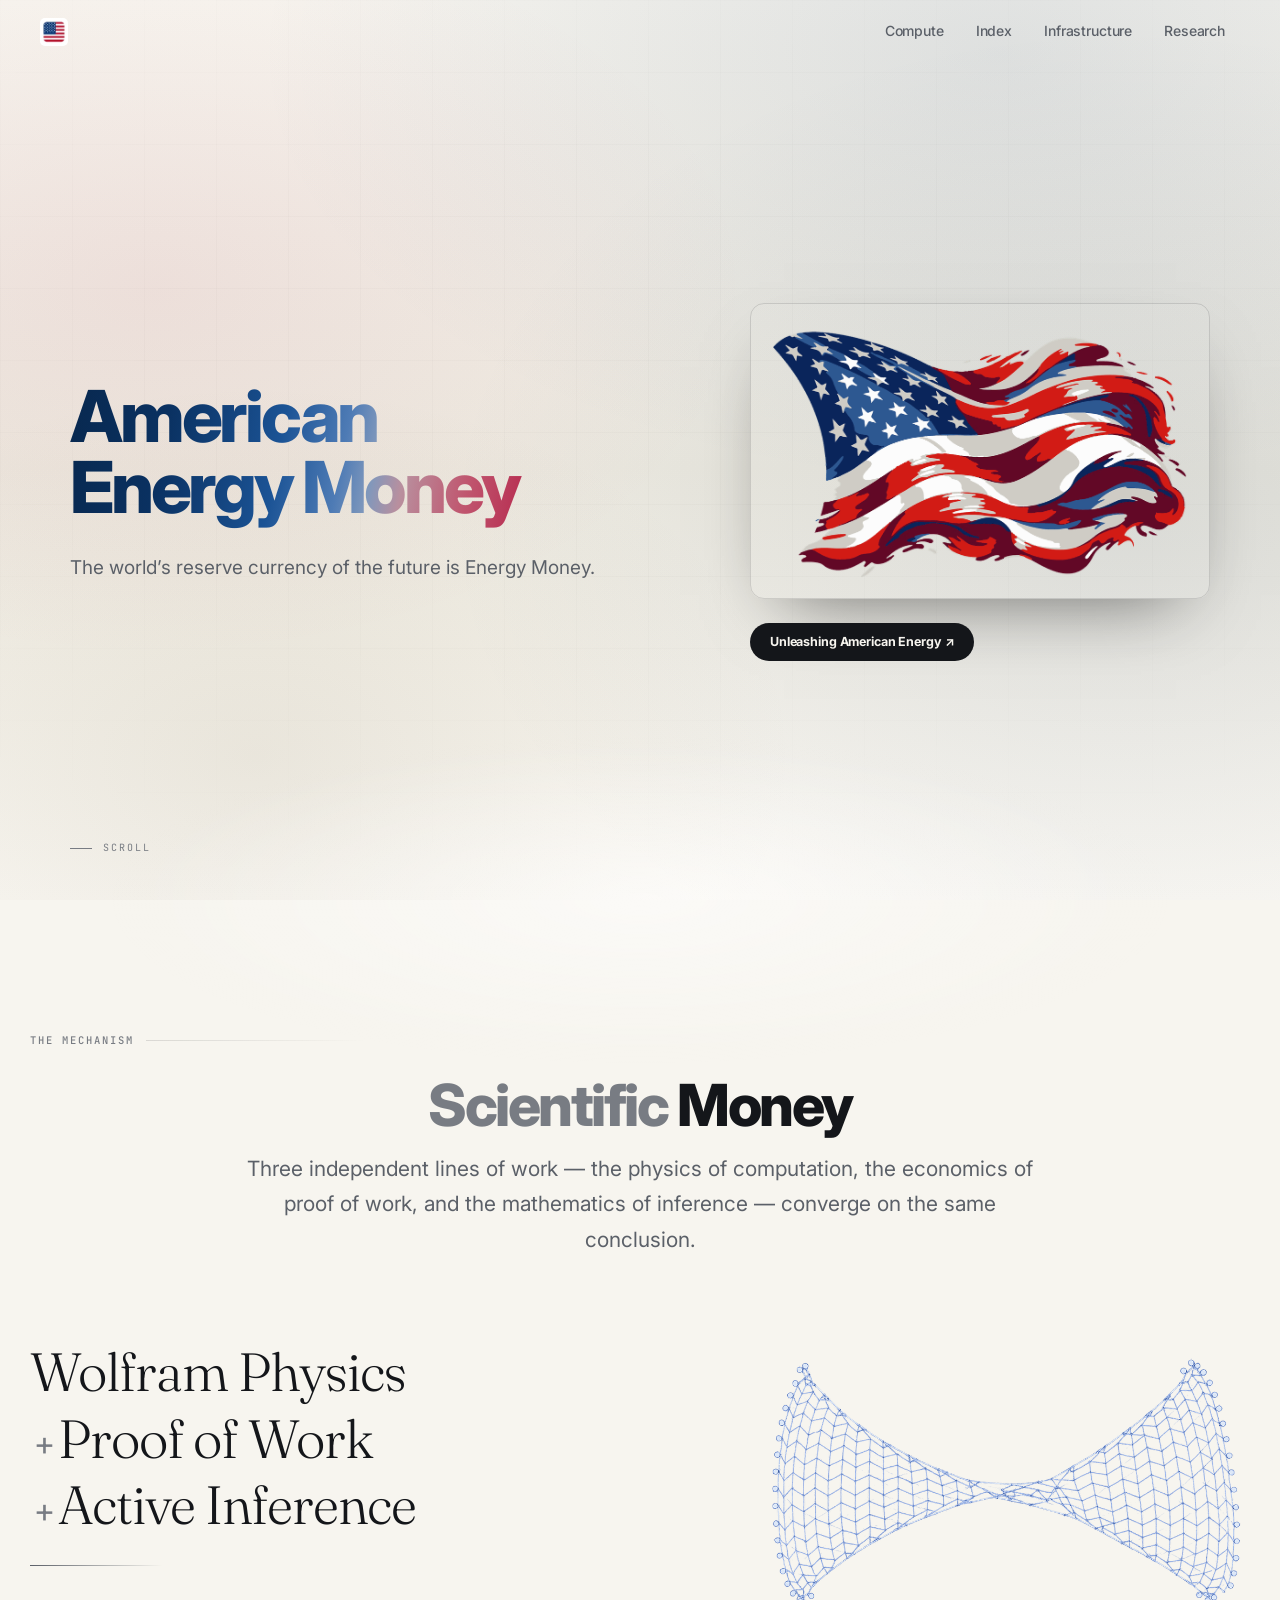
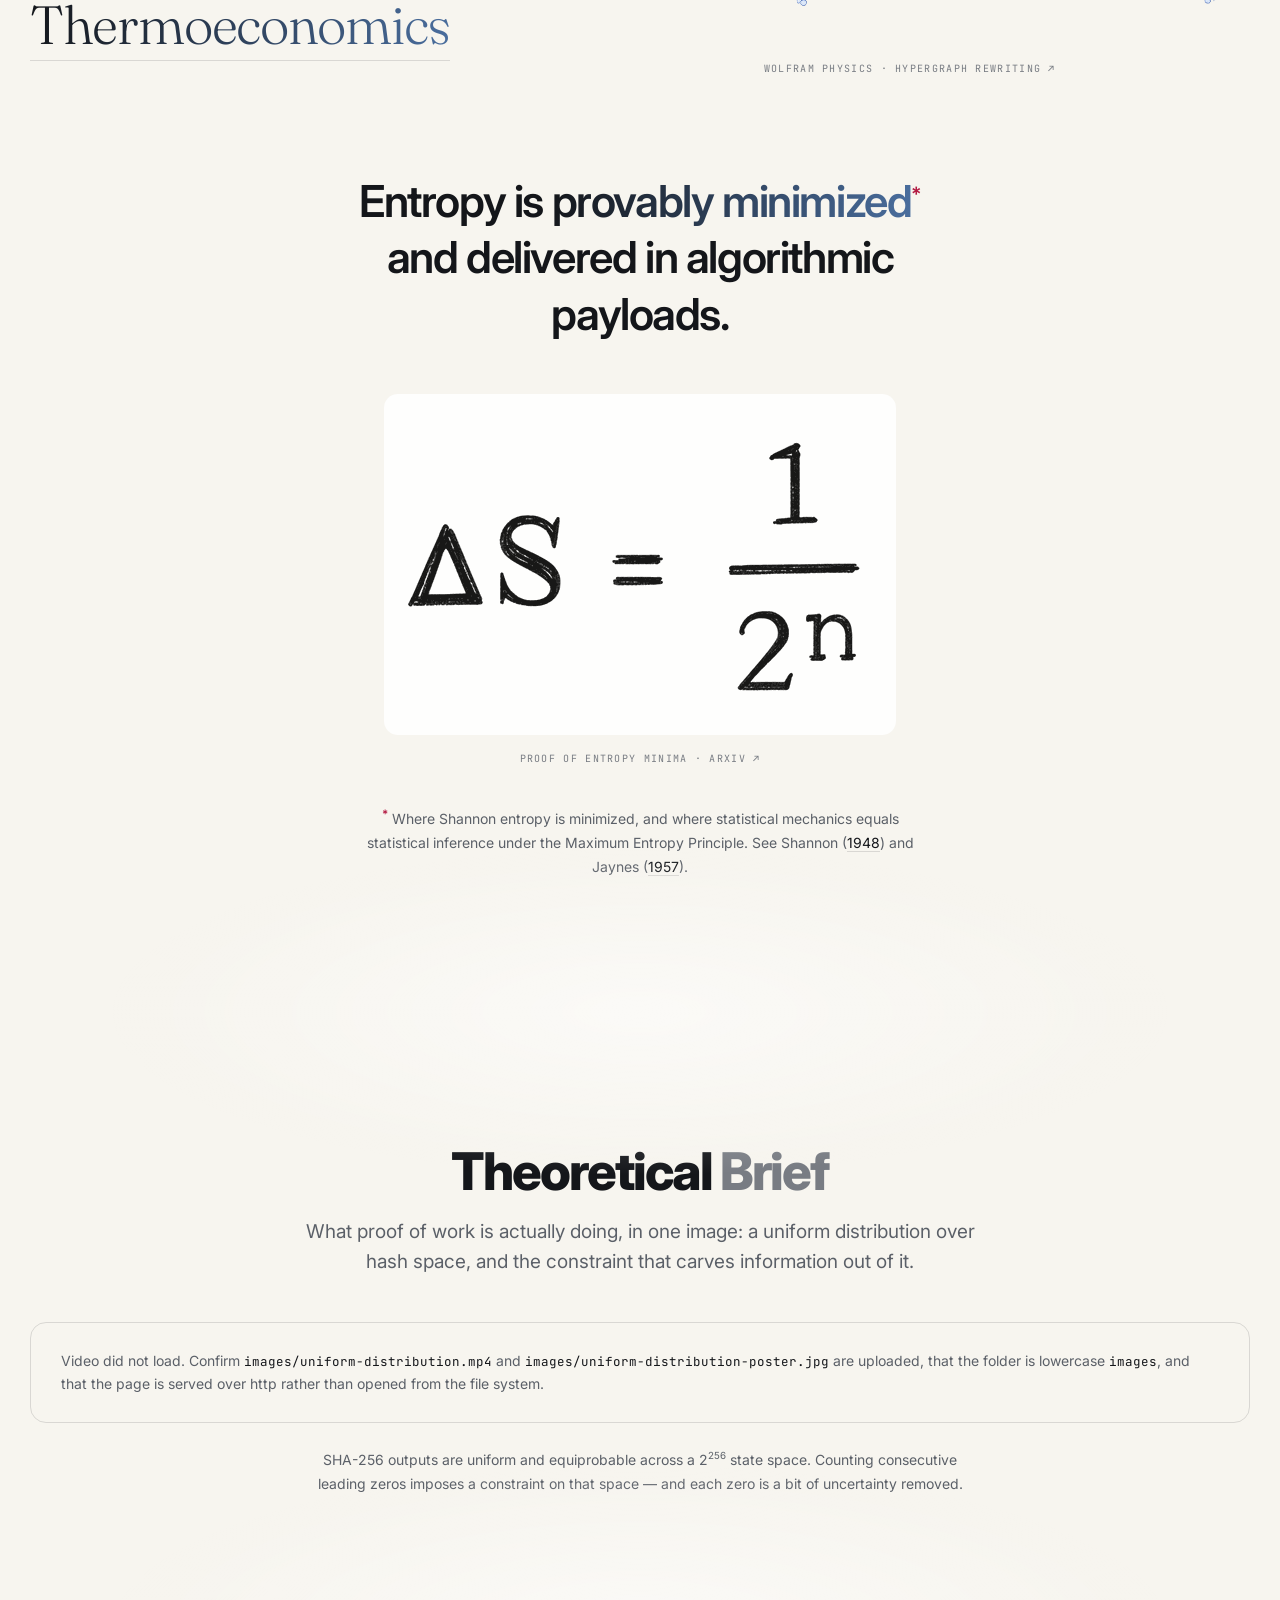
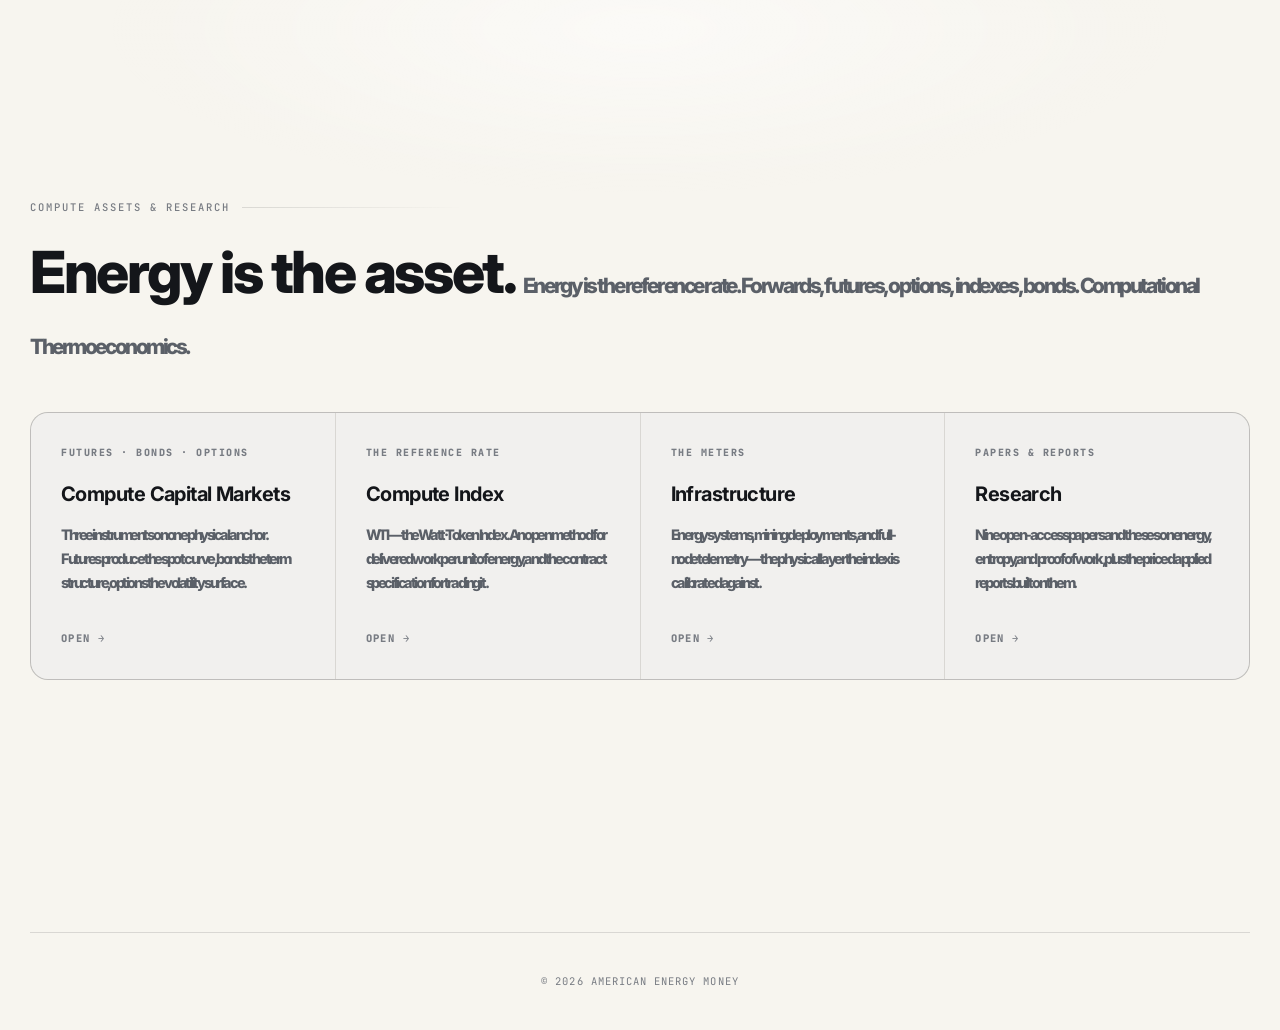
==== index.html @ f6dd0c5e "Update index.html" ====
<!DOCTYPE html>
<html lang="en">
<head>
<meta charset="UTF-8">
<meta name="viewport" content="width=device-width, initial-scale=1.0">
<title>American Energy Money</title>
<meta name="description" content="Energy-denominated money. Wolfram Physics, proof of work, and active inference converging on a thermodynamic foundation for economic value.">
<link rel="icon" href="images/logo.png">
<link rel="preconnect" href="https://fonts.googleapis.com">
<link rel="preconnect" href="https://fonts.gstatic.com" crossorigin>
<link href="https://fonts.googleapis.com/css2?family=Inter:wght@400;500;600;700;800;900&family=JetBrains+Mono:wght@400;500;600&family=Fraunces:opsz,wght@9..144,300;9..144,400&display=swap" rel="stylesheet">
<link rel="stylesheet" href="aem-theme.css">
</head>
<body data-theme="paper">

<div class="ground" aria-hidden="true"></div>
<div class="grid-overlay" aria-hidden="true"></div>

<nav id="nav">
  <a class="nav-logo" href="index.html"><img src="images/logo.png" alt="American Energy Money"></a>
  <div class="nav-links">
    <a class="nav-item" href="compute.html">Compute</a>
    <a class="nav-item" href="compute-index.html">Index</a>
    <a class="nav-item" href="infrastructure.html">Infrastructure</a>
    <a class="nav-item" href="research.html">Research</a>
  </div>
</nav>

<main>
  <section class="band hero" id="top">
    <div class="hero-grid">
      <div class="rise in">
        <h1>American<span class="l2">Energy Money</span></h1>
        <p class="hero-sub">The world&rsquo;s reserve currency of the future is Energy Money.</p>
      </div>
      <div class="hero-figure rise in">
        <a class="flagcard" href="https://www.whitehouse.gov/presidential-actions/2025/01/unleashing-american-energy/" target="_blank" rel="noopener">
          <img src="images/american-flag.png" alt="United States flag">
          <span class="btn">Unleashing American Energy &nearr;</span>
        </a>
      </div>
    </div>
    <div class="scrollcue" aria-hidden="true"><em></em> Scroll</div>
  </section>

  <div class="bleed"></div>

  <section class="band seq" id="scientific">
    <div class="eyebrow rise">The mechanism</div>
    <h2 class="h2 rise center" style="margin-bottom:16px"><span class="mut">Scientific</span> Money</h2>
    <p class="lead-p rise center" style="margin-bottom:64px">Three independent lines of work &mdash; the physics of computation, the economics of proof of work, and the mathematics of inference &mdash; converge on the same conclusion.</p>

    <div class="eqrow">
      <p class="eq rise d1">
        Wolfram Physics<br>
        <span class="op">+</span>Proof of Work<br>
        <span class="op">+</span>Active Inference
        <span class="sum"></span>
        <a href="https://thermoeconomics.info/" target="_blank" rel="noopener">Thermoeconomics</a>
      </p>
      <figure class="figure rise d2">
        <a href="https://www.wolframphysics.org/" target="_blank" rel="noopener">
          <img src="images/wolfram-physics.png" alt="Wolfram Physics hypergraph">
          <figcaption>Wolfram Physics &middot; hypergraph rewriting &nearr;</figcaption>
        </a>
      </figure>
    </div>

    <p class="statement-lede rise" style="margin-top:96px">Entropy is <span class="hi">provably minimized</span><sup style="font-size:.45em;vertical-align:super;color:var(--mark)">*</sup> and delivered in algorithmic payloads.</p>

    <figure class="figure center rise d1" style="margin-top:52px">
      <a href="https://arxiv.org/pdf/2303.04305" target="_blank" rel="noopener">
        <img src="images/entropy-minima-poem.png" alt="Proof of Entropy Minima">
        <figcaption>Proof of Entropy Minima &middot; arXiv &nearr;</figcaption>
      </a>
    </figure>

    <p class="fnote center rise d2" style="margin-top:34px;max-width:64ch">
      <sup>*</sup> Where Shannon entropy is minimized, and where statistical mechanics equals statistical
      inference under the Maximum Entropy Principle. See Shannon
      (<a href="https://people.math.harvard.edu/~ctm/home/text/others/shannon/entropy/entropy.pdf" target="_blank" rel="noopener">1948</a>)
      and Jaynes
      (<a href="https://bayes.wustl.edu/etj/articles/theory.1.pdf" target="_blank" rel="noopener">1957</a>).
    </p>
  </section>

  <div class="bleed"></div>

  <section class="band seq" id="brief">
    <h2 class="brief-head rise">Theoretical <span class="mut">Brief</span></h2>
    <p class="brief-sub rise d1">What proof of work is actually doing, in one image: a uniform distribution over hash space, and the constraint that carves information out of it.</p>
    <div class="rise d1">
      <div class="brief-frame" id="briefFrame">
        <video class="brief-video" id="briefVideo"
               poster="images/uniform-distribution-poster.jpg"
               width="1280" height="720"
               autoplay muted loop playsinline preload="auto"
               aria-label="Animation of a uniform distribution over hash space">
          <source src="images/uniform-distribution.mp4" type="video/mp4">
          <img src="images/uniform-distribution-poster.jpg" style="width:100%;display:block" alt="A uniform distribution over hash space">
        </video>
        <div class="brief-controls">
          <button type="button" class="vbtn is-on" id="btnPlay" aria-label="Pause video" aria-pressed="true">
            <svg class="ico-hide" viewBox="0 0 24 24" fill="currentColor" aria-hidden="true"><rect x="6" y="5" width="4" height="14" rx="1"/><rect x="14" y="5" width="4" height="14" rx="1"/></svg>
            <svg class="ico-show" viewBox="0 0 24 24" fill="currentColor" aria-hidden="true"><path d="M8 5.14v13.72a1 1 0 0 0 1.54.84l10.3-6.86a1 1 0 0 0 0-1.68L9.54 4.3A1 1 0 0 0 8 5.14z"/></svg>
          </button>
          <button type="button" class="vbtn" id="btnMute" aria-label="Unmute video" aria-pressed="false">
            <svg class="ico-show" viewBox="0 0 24 24" fill="none" stroke="currentColor" stroke-width="2" stroke-linecap="round" stroke-linejoin="round" aria-hidden="true"><polygon points="11 5 6 9 2 9 2 15 6 15 11 19 11 5" fill="currentColor" stroke="none"/><line x1="22" y1="9" x2="16" y2="15"/><line x1="16" y1="9" x2="22" y2="15"/></svg>
            <svg class="ico-hide" viewBox="0 0 24 24" fill="none" stroke="currentColor" stroke-width="2" stroke-linecap="round" stroke-linejoin="round" aria-hidden="true"><polygon points="11 5 6 9 2 9 2 15 6 15 11 19 11 5" fill="currentColor" stroke="none"/><path d="M15.54 8.46a5 5 0 0 1 0 7.07"/><path d="M18.36 5.64a9 9 0 0 1 0 12.72"/></svg>
          </button>
        </div>
      </div>
      <p class="vcap center" style="margin-left:auto;margin-right:auto">SHA-256 outputs are uniform and equiprobable across a 2<sup>256</sup> state space. Counting consecutive leading zeros imposes a constraint on that space &mdash; and each zero is a bit of uncertainty removed.</p>
    </div>
  </section>

  <div class="bleed"></div>

  <section class="band seq seq--tall" id="assets">
    <div class="eyebrow rise">Compute assets &amp; research</div>
    <h2 class="h2 rise d1">Energy is the asset. <span
    <p class="lead-p rise d1">Energy is the reference rate. Forwards, futures, options, indexes, bonds. Computational Thermoeconomics.</p>
    <div class="cards rise d2">
      <a class="card" href="compute.html">
        <div class="k">Futures &middot; Bonds &middot; Options</div>
        <h4>Compute Capital Markets</h4>
        <p>Three instruments on one physical anchor. Futures produce the spot curve, bonds the term structure, options the volatility surface.</p>
        <div class="foot">Open &rarr;</div>
      </a>
      <a class="card" href="compute-index.html">
        <div class="k">The reference rate</div>
        <h4>Compute Index</h4>
        <p>WTI &mdash; the Watt&middot;Token Index. An open method for delivered work per unit of energy, and the contract specification for trading it.</p>
        <div class="foot">Open &rarr;</div>
      </a>
      <a class="card" href="infrastructure.html">
        <div class="k">The meters</div>
        <h4>Infrastructure</h4>
        <p>Energy systems, mining deployments, and full-node telemetry &mdash; the physical layer the index is calibrated against.</p>
        <div class="foot">Open &rarr;</div>
      </a>
      <a class="card" href="research.html">
        <div class="k">Papers &amp; reports</div>
        <h4>Research</h4>
        <p>Nine open-access papers and theses on energy, entropy, and proof of work, plus the priced applied reports built on them.</p>
        <div class="foot">Open &rarr;</div>
      </a>
    </div>
  </section>
</main>

<footer>
  <span>&copy; 2026 American Energy Money</span>

</footer>

<script src="aem-theme.js"></script>

</body>
</html>
---- aem-theme.css ----
/* ═══════════════════════════════════════════════════════════════════════
   AMERICAN ENERGY MONEY — SHARED THEME
   ───────────────────────────────────────────────────────────────────────
   One continuous ground, no section backgrounds. Sections are spacing and
   content; the page beneath them never breaks, so scrolling reads as one
   surface rather than a stack of blocks.

   USAGE
     1. Google Fonts in <head>, before this file:
        <link rel="preconnect" href="https://fonts.googleapis.com">
        <link rel="preconnect" href="https://fonts.gstatic.com" crossorigin>
        <link href="https://fonts.googleapis.com/css2?family=Inter:wght@400;500;600;700;800;900&family=JetBrains+Mono:wght@400;500;600&family=Fraunces:opsz,wght@9..144,300;9..144,400&display=swap" rel="stylesheet">

     2. This file:
        <link rel="stylesheet" href="aem-theme.css">

     3. Pick a theme on the body:
        <body data-theme="paper">     paper | thermal | copper

     4. First two elements inside <body>:
        <div class="ground" aria-hidden="true"></div>
        <div class="grid-overlay" aria-hidden="true"></div>

     5. Behaviour (scroll reveal, nav state, video controls):
        <script src="aem-theme.js"></script>   before </body>

   LAYOUT CONTRACT
     .band          max-width wrapper, clears the rail gutter
     .seq           standard vertical rhythm between sections
     .seq--tall     for a closing section
     .bleed         drop between two .seq blocks to soften the seam
     .rise          fades and lifts on scroll; add .d1/.d2/.d3 to stagger

   ADDING A THEME
     Copy any [data-theme] block, rename it, change the 31 tokens. Nothing
     else in this file contains a literal colour.
   ═══════════════════════════════════════════════════════════════════════ */

/* ─── RESET ─────────────────────────────────────────────────────── */
*,*::before,*::after{box-sizing:border-box;margin:0;padding:0}

:root{
  --sans:'Inter',system-ui,sans-serif;
  --mono:'JetBrains Mono',ui-monospace,monospace;
  --serif:'Fraunces',Georgia,serif;
}

/* ══════════════════════════════════════════════════════════════
   THEME TOKENS — every colour in this file resolves from one of these.
   To add a theme, copy a block, rename it, and replace the 31 values.

     base-1..5   the five stops of the continuous page gradient
     glow-1..4   the four radial washes, each with a matching -pos
     fg fg2 fg3  primary / secondary / dim text
     line grid   hairlines and the background grid
     nav-bg      scrolled nav backdrop
     surface     card rest / hover fills
     grad-b/c    gradient text ramp
     mark        active-state accent (rail dot, footnote asterisk)
     frame-bg    letterbox behind media
     title-grad  the full display-title gradient
   ══════════════════════════════════════════════════════════════ */

/* ══════════════════════════════════════════════════════════════
   THEME A — THERMAL   blackbody radiation: cold core, ember edge
   ══════════════════════════════════════════════════════════════ */
[data-theme="thermal"]{
  --base-1:#0A0507; --base-2:#140A0C; --base-3:#1A0D0E; --base-4:#0D0708; --base-5:#070405;
  --glow-1:rgba(214,90,42,0.30); --glow-1-pos:78% 6%;
  --glow-2:rgba(255,176,59,0.16); --glow-2-pos:12% 32%;
  --glow-3:rgba(168,44,58,0.30);  --glow-3-pos:88% 58%;
  --glow-4:rgba(96,32,72,0.22);   --glow-4-pos:20% 84%;
  --fg:#F5EDE6; --fg2:#A89189; --fg3:#8A6C64;
  --line:rgba(255,222,200,0.11); --grid:rgba(255,220,190,0.024);
  --nav-bg:rgba(10,5,7,0.74); --surface:rgba(24,12,13,0.55); --surface-hi:rgba(42,20,20,0.82);
  --grad-b:#F7EFE8; --grad-c:#E08A4C;
  --title-grad:linear-gradient(101deg,#7A3A2E 0%,#C24E32 26%,#FFD9A0 52%,#F5EDE6 68%,#E8703C 100%);
  --mark:#E8703C; --frame-bg:#000;
}

/* ══════════════════════════════════════════════════════════════
   THEME B — PAPER   engraved banknote: warm stock, ink, flag inks
   ══════════════════════════════════════════════════════════════ */
[data-theme="paper"]{
  --base-1:#F7F5EF; --base-2:#F2EFE7; --base-3:#EDEAE0; --base-4:#F4F1E9; --base-5:#FAF8F3;
  --glow-1:rgba(10,49,97,0.10);  --glow-1-pos:78% 6%;
  --glow-2:rgba(179,25,66,0.07); --glow-2-pos:12% 32%;
  --glow-3:rgba(10,49,97,0.09);  --glow-3-pos:88% 58%;
  --glow-4:rgba(120,105,70,0.10);--glow-4-pos:20% 84%;
  --fg:#14161A; --fg2:#5B6068; --fg3:#787C83;
  --line:rgba(20,22,26,0.13); --grid:rgba(20,22,26,0.030);
  --nav-bg:rgba(247,245,239,0.80); --surface:rgba(255,255,255,0.62); --surface-hi:rgba(255,255,255,0.95);
  --grad-b:#14161A; --grad-c:#4A6E9E;
  --mark:#B31942; --frame-bg:#14161A;
  /* Old Glory, static. Blue -> light -> red across the title. On light stock a
     true-white stop punches a hole in the glyphs, so the pale band bottoms out
     at a steel/rose pair that still holds ~2.4:1 against the paper. */
  --title-grad:linear-gradient(101deg,
     #08284F 0%, #0A3161 16%, #1B5395 34%, #4E7BB5 44%,
     #8098BC 49%, #B98F9E 54%, #C0566F 64%, #B31942 78%, #8A1234 100%);
}

/* ══════════════════════════════════════════════════════════════
   THEME C — COPPER   substation: graphite, busbar copper, verdigris
   ══════════════════════════════════════════════════════════════ */
[data-theme="copper"]{
  --base-1:#0B0D0D; --base-2:#101414; --base-3:#12181A; --base-4:#0D1011; --base-5:#080A0A;
  --glow-1:rgba(184,115,51,0.26); --glow-1-pos:78% 6%;
  --glow-2:rgba(64,145,132,0.16); --glow-2-pos:12% 32%;
  --glow-3:rgba(184,115,51,0.20); --glow-3-pos:88% 58%;
  --glow-4:rgba(46,110,102,0.16); --glow-4-pos:20% 84%;
  --fg:#EDEAE4; --fg2:#8F9691; --fg3:#79817E;
  --line:rgba(230,226,216,0.10); --grid:rgba(230,226,216,0.022);
  --nav-bg:rgba(11,13,13,0.74); --surface:rgba(17,22,23,0.58); --surface-hi:rgba(28,38,38,0.85);
  --grad-b:#F0EDE7; --grad-c:#C98A46;
  --title-grad:linear-gradient(101deg,#2E6E66 0%,#49A08F 28%,#F0EDE7 54%,#C98A46 78%,#B87333 100%);
  --mark:#C98A46; --frame-bg:#000;
}


html{scroll-behavior:smooth;-webkit-text-size-adjust:100%}
body{
  font-family:var(--sans); color:var(--fg); background:var(--base-1);
  overflow-x:hidden; line-height:1.6; -webkit-font-smoothing:antialiased;
  transition:background .5s ease, color .5s ease;
}

/* ═══ ONE CONTINUOUS GROUND — no section ever paints its own background ═══ */
.ground{position:fixed;inset:0;z-index:-2;pointer-events:none;
  background:
    radial-gradient(1200px 700px at var(--glow-1-pos), var(--glow-1), transparent 62%),
    radial-gradient(1000px 620px at var(--glow-2-pos), var(--glow-2), transparent 60%),
    radial-gradient(1100px 800px at var(--glow-3-pos), var(--glow-3), transparent 62%),
    radial-gradient(900px 620px at var(--glow-4-pos),  var(--glow-4), transparent 60%),
    linear-gradient(180deg,var(--base-1) 0%,var(--base-2) 26%,var(--base-3) 52%,var(--base-4) 74%,var(--base-5) 100%);
  background-attachment:fixed; transition:background .5s ease;
}
.grid-overlay{position:fixed;inset:0;z-index:-1;pointer-events:none;opacity:.5;
  background-image:
    linear-gradient(var(--grid) 1px,transparent 1px),
    linear-gradient(90deg,var(--grid) 1px,transparent 1px);
  background-size:72px 72px;
  /* #000 here is a mask alpha channel, not a paint colour — theme-independent. */
  mask-image:radial-gradient(ellipse 120% 80% at 50% 40%,#000 30%,transparent 78%);
  -webkit-mask-image:radial-gradient(ellipse 120% 80% at 50% 40%,#000 30%,transparent 78%);
}

/* ═══ NAV ═══ */
nav{position:fixed;top:0;left:0;right:0;z-index:60;height:64px;
  display:flex;align-items:center;gap:32px;padding:0 40px;
  background:transparent;border-bottom:1px solid transparent;
  transition:background .35s,border-color .35s,backdrop-filter .35s}
nav.stuck{background:var(--nav-bg);border-bottom-color:var(--line);
  -webkit-backdrop-filter:blur(14px) saturate(150%);backdrop-filter:blur(14px) saturate(150%)}
.nav-logo{display:flex;align-items:center;text-decoration:none}
.nav-logo img{width:28px;height:28px;border-radius:5px;display:block}
.nav-links{display:flex;gap:2px;margin-left:auto}
.nav-item{padding:8px 15px;font-size:14px;font-weight:500;letter-spacing:-0.01em;
  color:var(--fg2);text-decoration:none;border-radius:8px;transition:color .18s,background .18s}
.nav-item:hover{color:var(--fg);background:var(--surface-hi)}

/* ═══ FLOW — sections are spacing, not containers ═══ */
main{position:relative;z-index:1}
.band{padding:0 40px;max-width:1220px;margin:0 auto}
.seq{padding:132px 0}
.seq--tall{padding:170px 0}

/* soft bleed between consecutive bands so nothing reads as an edge */
.bleed{position:relative;height:0}
.bleed::after{content:'';position:absolute;left:50%;transform:translateX(-50%);
  width:min(1100px,92vw);height:340px;top:-170px;pointer-events:none;
  background:radial-gradient(ellipse at center,var(--surface-hi),transparent 68%);opacity:.55}

.eyebrow{font-family:var(--mono);font-size:10.5px;font-weight:500;letter-spacing:.19em;
  text-transform:uppercase;color:var(--fg3);display:flex;align-items:center;gap:12px;margin-bottom:26px}
.eyebrow::after{content:'';flex:1;height:1px;max-width:220px;
  background:linear-gradient(90deg,var(--line),transparent)}

/* ═══ HERO ═══ */
.hero{min-height:100svh;display:flex;flex-direction:column;justify-content:center;
  padding-top:64px;position:relative}
/* background-clip:text paints only inside the element box, so a line-height
   below Inter's 1.21em content area clips descenders (g, y, p, Q) — they go
   unpainted and read as cut off. line-height 1.0 plus padding-bottom pushes
   the paint box past the deepest descender with room to spare. */
.hero h1{font-size:clamp(32px,7.4vw,104px);font-weight:800;letter-spacing:-0.045em;
  line-height:1.0;margin:0;padding-bottom:0.18em;
  color:transparent;
  background-image:var(--title-grad);
  -webkit-background-clip:text;background-clip:text}
.hero h1 .l2{display:block}
.hero-sub{margin-top:16px;font-size:clamp(15px,1.7vw,19px);color:var(--fg2);
  max-width:52ch;line-height:1.6;font-weight:400}
/* Two-column hero (index only). Title left, flag right, filling the band. */
.hero-grid{display:grid;grid-template-columns:minmax(0,1.15fr) minmax(0,0.85fr);
  gap:clamp(30px,4.5vw,68px);align-items:center;width:100%}
/* The title now lives in ~55% of the band, so it needs a tighter curve than
   the full-width heroes on the interior pages. */
.hero-grid h1{font-size:clamp(32px,5.6vw,88px)}
.hero-figure{display:flex;flex-direction:column;align-items:flex-start;gap:24px}
.flagcard{display:block;text-decoration:none;width:100%;
  transition:transform .3s cubic-bezier(.22,.61,.36,1)}
.flagcard:hover{transform:translateY(-4px)}
.flagcard img{width:100%;height:auto;display:block;border-radius:14px;
  border:1px solid var(--line);box-shadow:0 30px 70px -34px rgba(0,0,0,.55)}
.flagcard .btn{margin-top:24px}
.hero-meta{display:flex;align-items:center;gap:22px;margin-top:44px;flex-wrap:wrap}
.flaglink{display:inline-block;text-decoration:none;transition:transform .25s}
.flaglink:hover{transform:translateY(-3px)}
.flaglink img{height:clamp(96px,13vw,168px);width:auto;border-radius:8px;display:block}
.flaglink b{display:block;margin-top:14px;font-family:var(--mono);font-size:10px;
  font-weight:500;letter-spacing:.14em;text-transform:uppercase;color:var(--fg3);
  transition:color .2s}
.flaglink:hover b{color:var(--fg)}
.scrollcue{position:absolute;bottom:44px;left:40px;
  font-family:var(--mono);font-size:10px;letter-spacing:.19em;text-transform:uppercase;
  color:var(--fg3);display:flex;align-items:center;gap:11px}
.scrollcue em{font-style:normal;width:22px;height:1px;background:var(--fg3);
  transform-origin:left;animation:cue 2.1s ease-in-out infinite}
@keyframes cue{0%,100%{transform:scaleX(.35);opacity:.4}50%{transform:scaleX(1);opacity:1}}

/* ═══ EQUATION ═══ */
.eqrow{display:grid;grid-template-columns:1.15fr 0.85fr;gap:76px;align-items:center}
.eq{font-family:var(--serif);font-weight:300;
  font-size:clamp(28px,4.2vw,54px);line-height:1.24;letter-spacing:-0.02em;color:var(--fg)}
.eq .op{color:var(--fg3);font-family:var(--sans);font-weight:400;
  font-size:.62em;vertical-align:.08em;padding:0 .12em}
.eq .sum{display:block;height:1px;width:132px;margin:26px 0;
  background:linear-gradient(90deg,var(--fg2),transparent)}
.eq a{color:transparent;background:linear-gradient(96deg,var(--grad-b),var(--grad-c));
  -webkit-background-clip:text;background-clip:text;text-decoration:none;
  border-bottom:1px solid var(--line);padding-bottom:2px;transition:border-color .2s}
.eq a:hover{border-bottom-color:var(--fg2)}
.figure{position:relative}
.figure img{width:100%;height:auto;display:block;border-radius:14px;
  opacity:.92;filter:saturate(.85)}
.figure figcaption{font-family:var(--mono);font-size:10px;letter-spacing:.13em;
  text-transform:uppercase;color:var(--fg3);margin-top:16px}
.figure a{display:block;text-decoration:none;transition:transform .35s,opacity .35s}
.figure a:hover{transform:translateY(-4px)}

/* ═══ STATEMENT ═══ */
.statement h2{font-size:clamp(34px,5.6vw,74px);font-weight:800;letter-spacing:-0.045em;
  line-height:1.0;margin-bottom:0}
.statement h2 .mut{color:var(--fg3)}
.stat-body{display:grid;grid-template-columns:0.9fr 1.1fr;gap:70px;
  margin-top:60px;align-items:start}
.lede{font-size:clamp(20px,2.5vw,30px);font-weight:500;letter-spacing:-0.025em;
  line-height:1.35;color:var(--fg)}
.lede .hi{color:transparent;background:linear-gradient(96deg,var(--grad-b),var(--grad-c));
  -webkit-background-clip:text;background-clip:text}
.fnote{font-size:14px;line-height:1.75;color:var(--fg2);margin-top:26px;max-width:520px}
.fnote a{color:var(--fg);text-decoration:none;border-bottom:1px solid var(--line)}
.fnote a:hover{border-bottom-color:var(--fg2)}
.fnote sup{color:var(--mark);font-weight:600}

/* ═══ CENTRED VARIANTS ═══ */
.center{text-align:center}
.center.p,.center.lead-p,.center.fnote{margin-left:auto;margin-right:auto}
.figure.center a{display:inline-block}
.figure.center img{margin:0 auto;max-width:min(520px,100%)}
.figure.center figcaption{text-align:center}
.statement-lede{font-size:clamp(24px,3.6vw,44px);font-weight:600;letter-spacing:-0.032em;
  line-height:1.28;color:var(--fg);text-align:center;max-width:22ch;margin:0 auto}
.statement-lede .hi{color:transparent;
  background:linear-gradient(96deg,var(--grad-b),var(--grad-c));
  -webkit-background-clip:text;background-clip:text}
.brief-head{font-size:clamp(28px,4.2vw,52px);font-weight:800;letter-spacing:-0.04em;
  line-height:1.06;text-align:center;margin-bottom:18px}
.brief-head .mut{color:var(--fg3)}
.brief-sub{font-size:clamp(15px,1.8vw,19px);line-height:1.6;color:var(--fg2);
  text-align:center;max-width:56ch;margin:0 auto 44px}

/* ═══ VIDEO ═══ */
.brief-frame{position:relative;border-radius:16px;overflow:hidden;background:var(--frame-bg);
  border:1px solid var(--line);box-shadow:0 40px 90px -30px rgba(0,0,0,.9)}
.brief-video{width:100%;height:auto;aspect-ratio:16/9;display:block;background:var(--frame-bg)}
.brief-controls{position:absolute;left:15px;bottom:15px;display:flex;gap:8px;
  opacity:.5;transition:opacity .22s}
.brief-frame:hover .brief-controls,.brief-controls:focus-within{opacity:1}
/* Video controls sit ON the video, not on the page ground, so they stay dark
   and light-on-dark in every theme. The literals below are deliberate. */
.vbtn{width:42px;height:42px;border-radius:50%;background:rgba(0,0,0,.55);
  border:1px solid rgba(255,255,255,.22);color:#fff;cursor:pointer;padding:0;
  display:flex;align-items:center;justify-content:center;
  -webkit-backdrop-filter:blur(6px);backdrop-filter:blur(6px);
  transition:background .15s,border-color .15s}
.vbtn:hover{background:rgba(0,0,0,.82);border-color:rgba(255,255,255,.5)}
.vbtn:focus-visible{outline:2px solid #fff;outline-offset:2px}
.vbtn svg{width:17px;height:17px;display:block}
.vbtn .ico-hide{display:none}
.vbtn.is-on .ico-hide{display:block}
.vbtn.is-on .ico-show{display:none}
.brief-error{border:1px solid var(--line);border-radius:16px;padding:26px 30px;
  font-size:14px;line-height:1.7;color:var(--fg2)}
.brief-error code{font-family:var(--mono);font-size:12.5px;color:var(--fg)}
.vcap{font-size:14px;line-height:1.75;color:var(--fg2);margin-top:24px;max-width:660px}
.vcap sup{font-size:.7em;vertical-align:super}
@media (hover:none){.brief-controls{opacity:1}}

/* ═══ PILLARS ═══ */
.pillars{display:grid;grid-template-columns:repeat(3,1fr);gap:1px;
  background:var(--line);border:1px solid var(--line);border-radius:18px;overflow:hidden;margin-top:56px}
.pill{padding:38px 32px 34px;text-decoration:none;display:flex;flex-direction:column;
  background:var(--surface);transition:background .25s;min-height:238px}
.pill:hover{background:var(--surface-hi)}
.pill .pn{font-family:var(--mono);font-size:10px;letter-spacing:.15em;
  text-transform:uppercase;color:var(--fg3);margin-bottom:20px}
.pill h3{font-size:24px;font-weight:800;letter-spacing:-0.032em;color:var(--fg);margin-bottom:11px}
.pill p{font-size:14.5px;line-height:1.65;color:var(--fg2);margin:0}
.pill .go{margin-top:auto;padding-top:22px;font-family:var(--mono);font-size:10.5px;
  letter-spacing:.13em;text-transform:uppercase;color:var(--fg3);
  display:flex;align-items:center;gap:8px;transition:color .2s,gap .2s}
.pill:hover .go{color:var(--fg);gap:13px}

/* ═══ FOOTER ═══ */
footer{position:relative;z-index:1;margin-top:60px;padding:40px 40px;
  border-top:1px solid var(--line);
  display:flex;align-items:center;justify-content:center;gap:28px;flex-wrap:wrap;
  max-width:1220px;margin-left:auto;margin-right:auto;
  font-family:var(--mono);font-size:10.5px;letter-spacing:.1em;text-transform:uppercase;color:var(--fg3)}
.partner-logos{display:flex;align-items:center;gap:26px;flex-wrap:wrap}
.partner-logos a{display:flex;opacity:.42;transition:opacity .2s}
.partner-logos a:hover{opacity:1}
.partner-logos img{height:20px;width:auto}

/* ═══ SCROLL CHOREOGRAPHY ═══ */
/* Progressive enhancement: .rise is VISIBLE by default. aem-theme.js sets
   .js-anim on <html> before paint, which is what arms the hidden state. If the
   script fails to load, every section still renders instead of going blank. */
.rise{transition:opacity .85s cubic-bezier(.22,.61,.36,1),transform .85s cubic-bezier(.22,.61,.36,1)}
.js-anim .rise{opacity:0;transform:translateY(26px)}
.js-anim .rise.in{opacity:1;transform:none}
.rise.d1{transition-delay:.1s}.rise.d2{transition-delay:.2s}.rise.d3{transition-delay:.3s}

@media (prefers-reduced-motion:reduce){
  html{scroll-behavior:auto}
  .rise{opacity:1;transform:none;transition:none}
  .scrollcue em{animation:none}
}

@media (max-width:900px){
  .hero-grid{grid-template-columns:1fr;gap:44px}
  .hero-grid h1{font-size:clamp(32px,7.4vw,104px)}
  .hero-figure{align-items:stretch}
  .flagcard img{max-width:520px}
}
@media (max-width:980px){
  .eqrow,.stat-body{grid-template-columns:1fr;gap:44px}
  .pillars{grid-template-columns:1fr}
  .pill{min-height:0}
}
@media (max-width:768px){
  nav{padding:0 20px}
  .band{padding:0 20px}
  footer{padding:36px 20px}
  .seq,.seq--tall{padding:96px 0}
  .scrollcue{left:20px}
  .hero{min-height:auto;padding-top:130px;padding-bottom:90px}
}

/* ═══════════════════════════════════════════════════════════════════════
   COMPONENT LIBRARY
   Every colour below resolves from the theme tokens. Add markup, not CSS.
   ═══════════════════════════════════════════════════════════════════════ */

/* ─── PROSE ─────────────────────────────────────────────────────────── */
.h2{font-size:clamp(30px,4.6vw,58px);font-weight:800;letter-spacing:-0.042em;
  line-height:1.04;margin-bottom:22px}
.h2 .mut{color:var(--fg3)}
.h3{font-size:clamp(22px,2.8vw,32px);font-weight:800;letter-spacing:-0.032em;
  line-height:1.15;margin-bottom:16px}
.p{font-size:16.5px;line-height:1.78;color:var(--fg2);margin-bottom:20px;max-width:68ch}
.p:last-child{margin-bottom:0}
.p strong{color:var(--fg);font-weight:600}
.p a,.li a{color:var(--fg);text-decoration:none;border-bottom:1px solid var(--line)}
.p a:hover,.li a:hover{border-bottom-color:var(--fg2)}
.lead-p{font-size:clamp(17px,2vw,21px);line-height:1.68;color:var(--fg2);
  max-width:62ch;margin-bottom:0}

/* ─── NUMBERED STEPS ────────────────────────────────────────────────── */
.steps{display:grid;grid-template-columns:repeat(3,1fr);gap:26px;margin-top:52px}
.step .n{font-family:var(--mono);font-size:10.5px;letter-spacing:.15em;
  text-transform:uppercase;color:var(--fg3);margin-bottom:16px}
.step h4{font-size:19px;font-weight:700;letter-spacing:-0.025em;margin-bottom:10px;color:var(--fg)}
.step p{font-size:14.5px;line-height:1.68;color:var(--fg2);margin:0}

/* ─── TWO-COLUMN COMPARE ────────────────────────────────────────────── */
.compare{display:grid;grid-template-columns:1fr 1fr;gap:1px;background:var(--line);
  border:1px solid var(--line);border-radius:18px;overflow:hidden;margin-top:48px}
.ccol{padding:34px 32px;background:var(--surface)}
.ccol .k{font-family:var(--mono);font-size:10px;letter-spacing:.15em;
  text-transform:uppercase;color:var(--fg3);margin-bottom:14px}
.ccol h4{font-size:19px;font-weight:700;letter-spacing:-0.025em;margin-bottom:16px;color:var(--fg)}
.ccol ul{list-style:none}
.ccol li{font-size:14.5px;line-height:1.65;color:var(--fg2);padding-left:18px;
  margin-bottom:12px;position:relative}
.ccol li::before{content:'';position:absolute;left:0;top:9px;width:5px;height:5px;
  border-radius:50%;background:var(--fg3)}
.ccol li strong{color:var(--fg);font-weight:600}

/* ─── SPEC TABLE (n columns) ────────────────────────────────────────── */
.ctable{border:1px solid var(--line);border-radius:16px;overflow:hidden;margin-top:48px}
.crow{display:grid;border-bottom:1px solid var(--line)}
.crow:last-child{border-bottom:none}
.crow>div{padding:17px 20px;font-size:14.5px;line-height:1.55;color:var(--fg2)}
.crow .dim{font-family:var(--mono);font-size:10px;letter-spacing:.11em;
  text-transform:uppercase;color:var(--fg3);display:flex;align-items:center;
  background:var(--surface)}
.crow.head>div{background:var(--surface-hi);color:var(--fg);font-weight:700;
  font-size:13.5px;letter-spacing:-0.01em}
.crow.head .dim{color:var(--fg3);font-weight:500}
.c2{grid-template-columns:.9fr 1.3fr 1.3fr}
.c3{grid-template-columns:.85fr 1.2fr 1.2fr 1.2fr}

/* ─── CALLOUT ───────────────────────────────────────────────────────── */
.callout{border:1px solid var(--line);border-left:3px solid var(--mark);
  border-radius:0 14px 14px 0;padding:30px 34px;margin-top:44px;background:var(--surface)}
.callout .k{font-family:var(--mono);font-size:10px;letter-spacing:.15em;
  text-transform:uppercase;color:var(--fg3);margin-bottom:14px}
.callout h4{font-size:20px;font-weight:700;letter-spacing:-0.025em;
  margin-bottom:14px;color:var(--fg);line-height:1.3}
.callout p{font-size:15px;line-height:1.75;color:var(--fg2);margin-bottom:14px}
.callout p:last-child{margin-bottom:0}
.callout strong{color:var(--fg);font-weight:600}

/* ─── CARD GRID ─────────────────────────────────────────────────────── */
.cards{display:grid;grid-template-columns:repeat(auto-fit,minmax(268px,1fr));
  gap:1px;background:var(--line);border:1px solid var(--line);
  border-radius:18px;overflow:hidden;margin-top:48px}
.cards.two{grid-template-columns:1fr 1fr}
.card{padding:32px 30px;background:var(--surface);display:flex;flex-direction:column;
  text-decoration:none;transition:background .25s}
a.card:hover{background:var(--surface-hi)}
.card .k{font-family:var(--mono);font-size:10px;letter-spacing:.15em;
  text-transform:uppercase;color:var(--fg3);margin-bottom:16px}
.card h4{font-size:20px;font-weight:700;letter-spacing:-0.028em;margin-bottom:11px;color:var(--fg)}
.card p{font-size:14.5px;line-height:1.68;color:var(--fg2);margin:0 0 14px}
.card p:last-child{margin-bottom:0}
.card ul{list-style:none;margin-top:4px}
.card li{font-size:13.5px;line-height:1.6;color:var(--fg2);padding-left:16px;
  margin-bottom:9px;position:relative}
.card li::before{content:'';position:absolute;left:0;top:8px;width:4px;height:4px;
  border-radius:50%;background:var(--mark)}
.card .foot{margin-top:auto;padding-top:20px;font-family:var(--mono);font-size:10.5px;
  letter-spacing:.13em;text-transform:uppercase;color:var(--fg3)}
a.card:hover .foot{color:var(--fg)}

/* ─── STAT ROW ──────────────────────────────────────────────────────── */
.stats{display:grid;grid-template-columns:repeat(auto-fit,minmax(210px,1fr));
  gap:1px;background:var(--line);border:1px solid var(--line);
  border-radius:16px;overflow:hidden;margin-top:44px}
.stat{padding:30px 26px;background:var(--surface)}
.stat .v{font-size:40px;font-weight:800;letter-spacing:-0.045em;color:var(--fg);line-height:1}
.stat p{font-size:13.5px;line-height:1.6;color:var(--fg2);margin:14px 0 12px}
.stat a{font-family:var(--mono);font-size:9.5px;letter-spacing:.13em;
  text-transform:uppercase;color:var(--fg3);text-decoration:none}
.stat a:hover{color:var(--fg)}

/* ─── SPEC LINE (monospace contract) ────────────────────────────────── */
.specline{font-family:var(--mono);font-size:12.5px;line-height:2.1;color:var(--fg2);
  border:1px solid var(--line);border-radius:14px;padding:24px 26px;margin-top:44px;
  background:var(--surface);overflow-x:auto}
.specline .tk{color:var(--fg);font-weight:600}
.specline .sep{color:var(--fg3);padding:0 10px}
.specline .lb{color:var(--fg3)}
.speccap{font-size:13.5px;color:var(--fg3);margin-top:14px}

/* ─── BIBLIOGRAPHY ──────────────────────────────────────────────────── */
.papers{margin-top:48px}
.paper{display:grid;grid-template-columns:126px 1fr;gap:28px;padding:32px 0;
  border-top:1px solid var(--line)}
.paper:last-child{border-bottom:1px solid var(--line)}
.paper .meta{font-family:var(--mono);font-size:10px;line-height:1.9;color:var(--fg3);letter-spacing:.04em}
.paper .meta b{display:block;color:var(--fg);font-weight:600;letter-spacing:.11em;
  text-transform:uppercase;margin-bottom:4px}
.paper h4{font-size:22px;font-weight:800;letter-spacing:-0.03em;line-height:1.2;
  margin-bottom:7px;color:var(--fg)}
.paper .by{font-size:13px;color:var(--fg3);margin-bottom:13px}
.paper .abs{font-size:15px;line-height:1.72;color:var(--fg2);margin-bottom:15px}
.paper .abs strong{color:var(--fg);font-weight:600}
.chips{display:flex;flex-wrap:wrap;gap:6px;margin-bottom:16px}
.chips span{font-family:var(--mono);font-size:9.5px;letter-spacing:.05em;color:var(--fg3);
  border:1px solid var(--line);border-radius:100px;padding:4px 10px}
.golink{font-size:13.5px;font-weight:700;letter-spacing:-0.01em;color:var(--fg);
  text-decoration:none;border-bottom:1.5px solid var(--fg)}
.golink:hover{color:var(--fg2);border-color:var(--fg2)}

/* ─── TIER STACK (ontology) ─────────────────────────────────────────── */
.tiers{display:flex;flex-direction:column;gap:8px;margin-top:44px}
.tier{display:grid;grid-template-columns:112px 1fr;gap:20px;align-items:center;
  padding:17px 22px;border:1px solid var(--line);border-radius:12px;background:var(--surface)}
.tier .lv{font-family:var(--mono);font-size:10.5px;letter-spacing:.11em;
  text-transform:uppercase;color:var(--fg3)}
.tier .it{display:flex;flex-wrap:wrap;gap:7px}
.tier .it span{font-size:13px;font-weight:500;color:var(--fg2);
  background:var(--surface-hi);border-radius:6px;padding:5px 11px}
.tier.apex{background:var(--fg);border-color:var(--fg)}
.tier.apex .lv{color:var(--base-3)}
.tier.apex .it span{background:transparent;color:var(--base-1);font-size:19px;
  font-weight:800;letter-spacing:-0.03em;padding:0}

/* ─── PRICED REPORTS ────────────────────────────────────────────────── */
.reports{display:grid;grid-template-columns:repeat(auto-fit,minmax(272px,1fr));
  gap:20px;margin-top:48px}
.report{border:1px solid var(--line);border-radius:16px;overflow:hidden;
  display:flex;flex-direction:column;background:var(--surface)}
.report .cov{height:132px;display:flex;align-items:center;justify-content:center;
  background:var(--surface-hi);border-bottom:1px solid var(--line);
  font-family:var(--mono);font-size:11px;letter-spacing:.16em;
  text-transform:uppercase;color:var(--fg3)}
.report .bd{padding:24px 24px 22px;display:flex;flex-direction:column;flex:1}
.report .k{font-family:var(--mono);font-size:9.5px;letter-spacing:.14em;
  text-transform:uppercase;color:var(--fg3);margin-bottom:11px}
.report h4{font-size:17px;font-weight:700;letter-spacing:-0.024em;
  line-height:1.28;margin-bottom:10px;color:var(--fg)}
.report p{font-size:13.5px;line-height:1.62;color:var(--fg2);margin-bottom:18px}
.report .ft{margin-top:auto;display:flex;align-items:center;justify-content:space-between;
  padding-top:16px;border-top:1px solid var(--line)}
.report .pr{font-size:19px;font-weight:800;letter-spacing:-0.03em;color:var(--fg)}
.btn{display:inline-block;padding:9px 20px;border-radius:100px;text-decoration:none;
  font-size:12.5px;font-weight:700;letter-spacing:-0.01em;
  background:var(--fg);color:var(--base-1);transition:opacity .18s,transform .18s}
.btn:hover{opacity:.85;transform:scale(1.03)}
.btn.ghost{background:transparent;color:var(--fg);border:1px solid var(--line)}
.btn.ghost:hover{border-color:var(--fg);opacity:1}

/* ─── CONTROLS (simulators) ─────────────────────────────────────────── */
.panel{border:1px solid var(--line);border-radius:16px;padding:28px 30px;
  background:var(--surface);margin-top:44px}
.ctrls{display:grid;grid-template-columns:repeat(auto-fit,minmax(210px,1fr));
  gap:22px;padding-bottom:24px;margin-bottom:24px;border-bottom:1px solid var(--line)}
.ctrl label{display:block;font-family:var(--mono);font-size:10px;letter-spacing:.13em;
  text-transform:uppercase;color:var(--fg3);margin-bottom:10px}
.ctrl label b{float:right;font-family:var(--sans);font-size:14px;
  letter-spacing:-0.01em;color:var(--fg);text-transform:none}
input[type=range]{width:100%;-webkit-appearance:none;appearance:none;background:transparent;cursor:pointer}
input[type=range]::-webkit-slider-runnable-track{height:3px;background:var(--line);border-radius:2px}
input[type=range]::-moz-range-track{height:3px;background:var(--line);border-radius:2px}
input[type=range]::-webkit-slider-thumb{-webkit-appearance:none;width:15px;height:15px;
  border-radius:50%;background:var(--fg);margin-top:-6px}
input[type=range]::-moz-range-thumb{width:15px;height:15px;border:0;border-radius:50%;background:var(--fg)}
.readout{display:grid;grid-template-columns:repeat(auto-fit,minmax(130px,1fr));gap:26px}
.readout .k{font-family:var(--mono);font-size:9.5px;letter-spacing:.13em;
  text-transform:uppercase;color:var(--fg3);margin-bottom:7px}
.readout .v{font-size:25px;font-weight:800;letter-spacing:-0.035em;color:var(--fg)}

@media (max-width:980px){
  .steps{grid-template-columns:1fr;gap:32px}
  .compare,.cards.two{grid-template-columns:1fr}
  .c2,.c3{grid-template-columns:1fr}
  .crow .dim{background:var(--surface-hi)}
  .paper{grid-template-columns:1fr;gap:12px}
  .paper .meta{display:flex;gap:14px}
  .paper .meta b{margin-bottom:0}
  .tier{grid-template-columns:1fr;gap:12px}
}
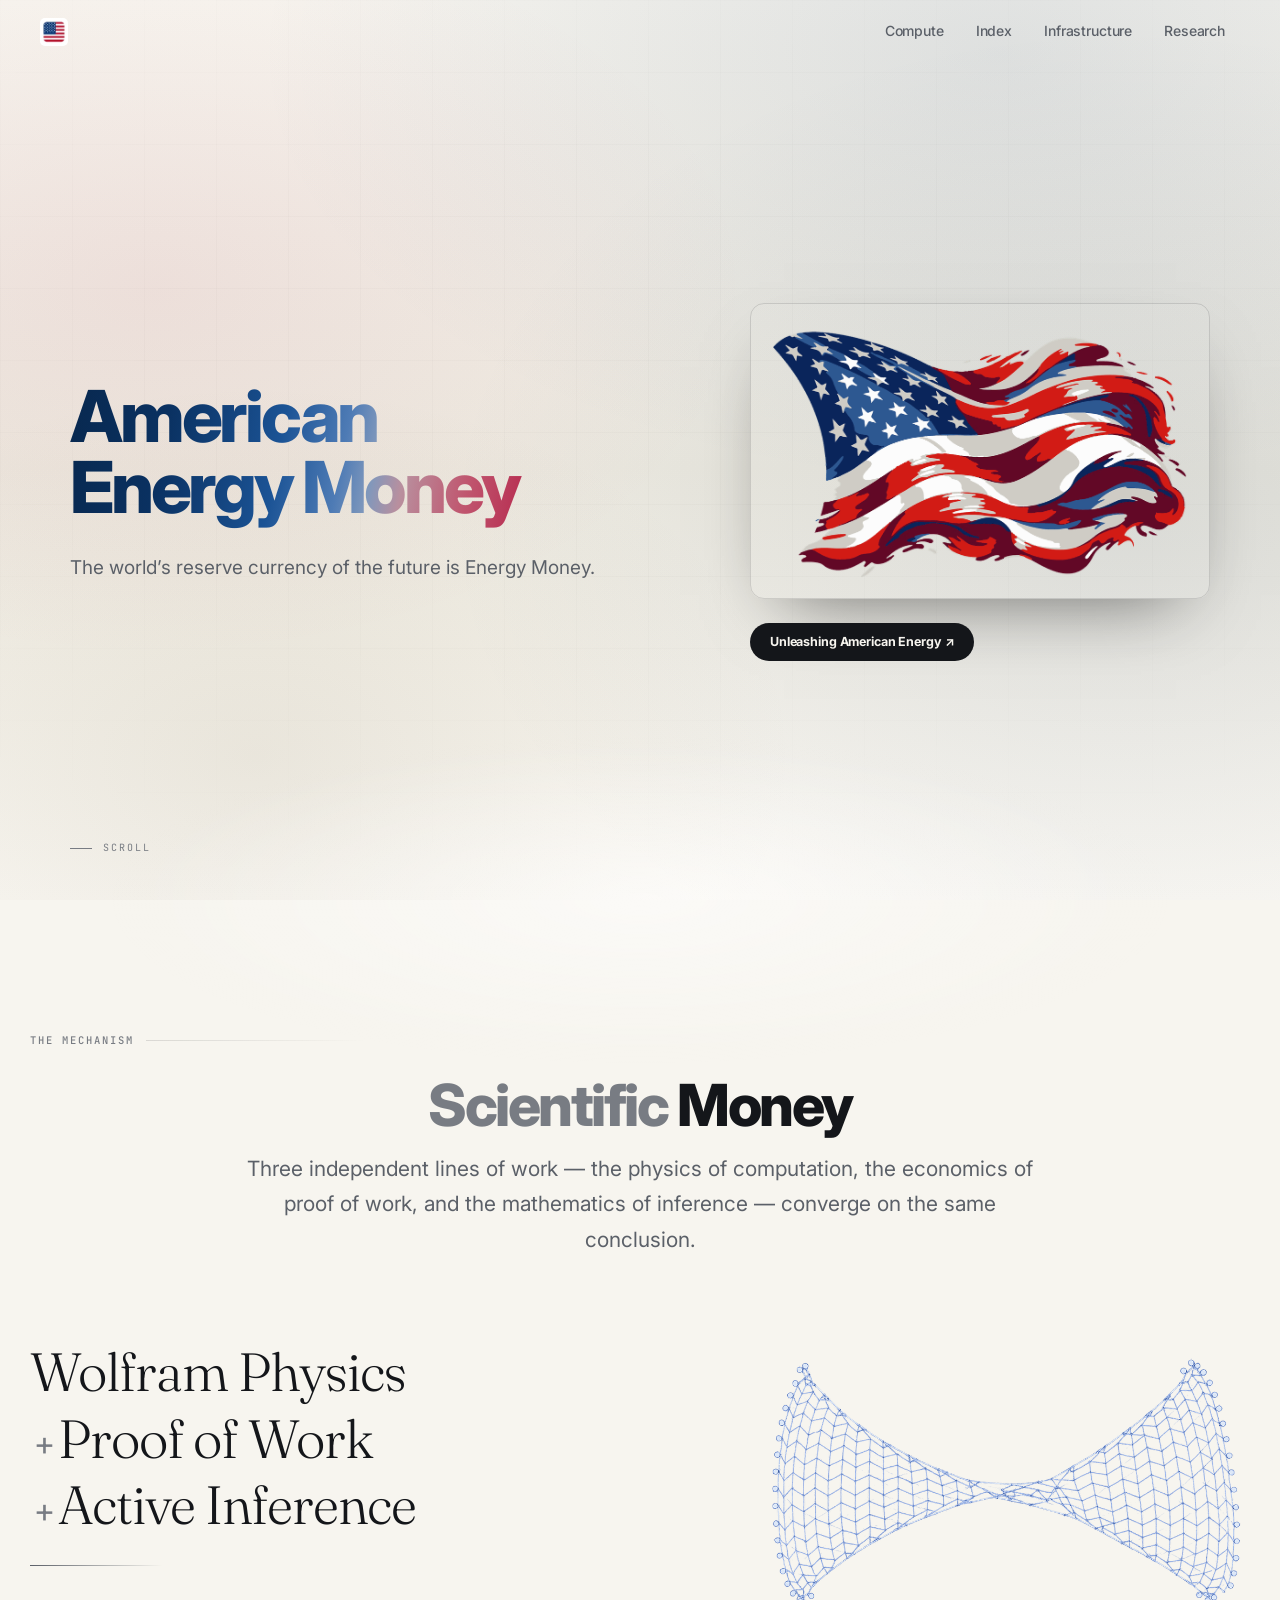
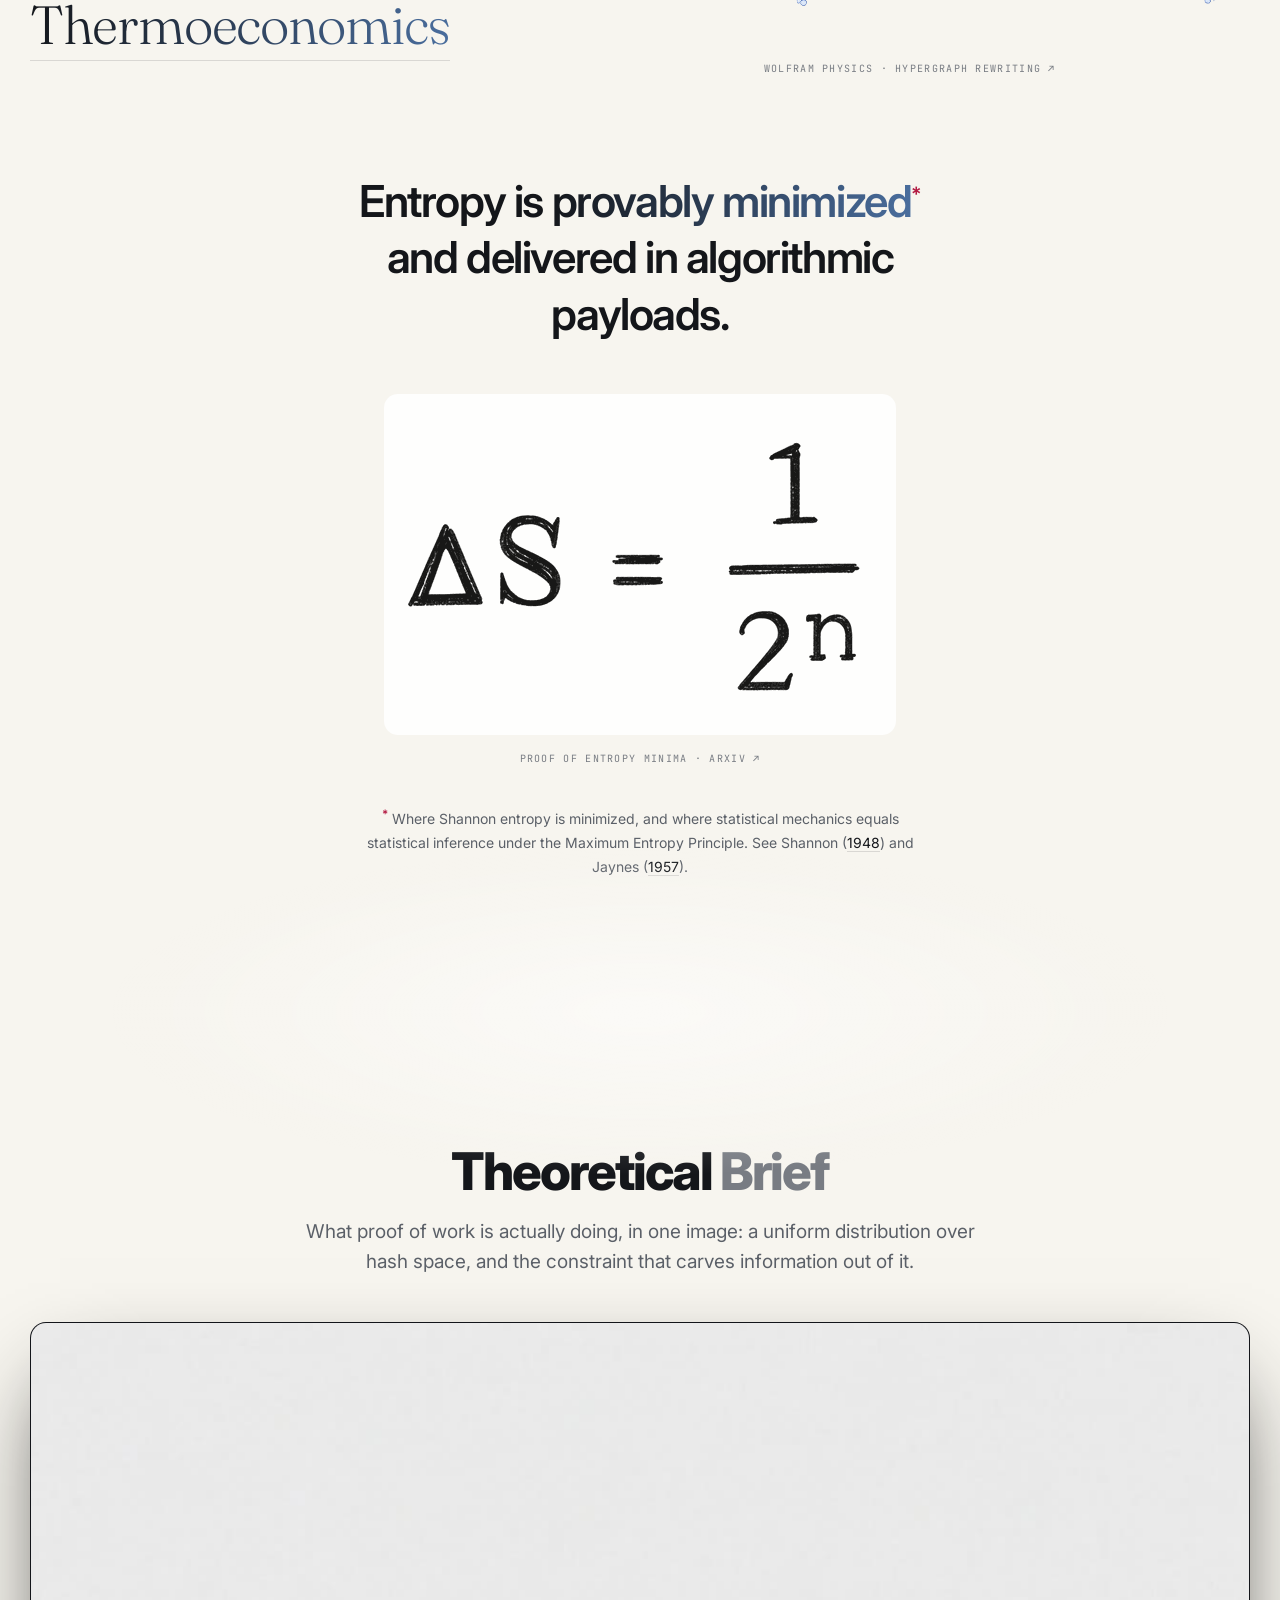
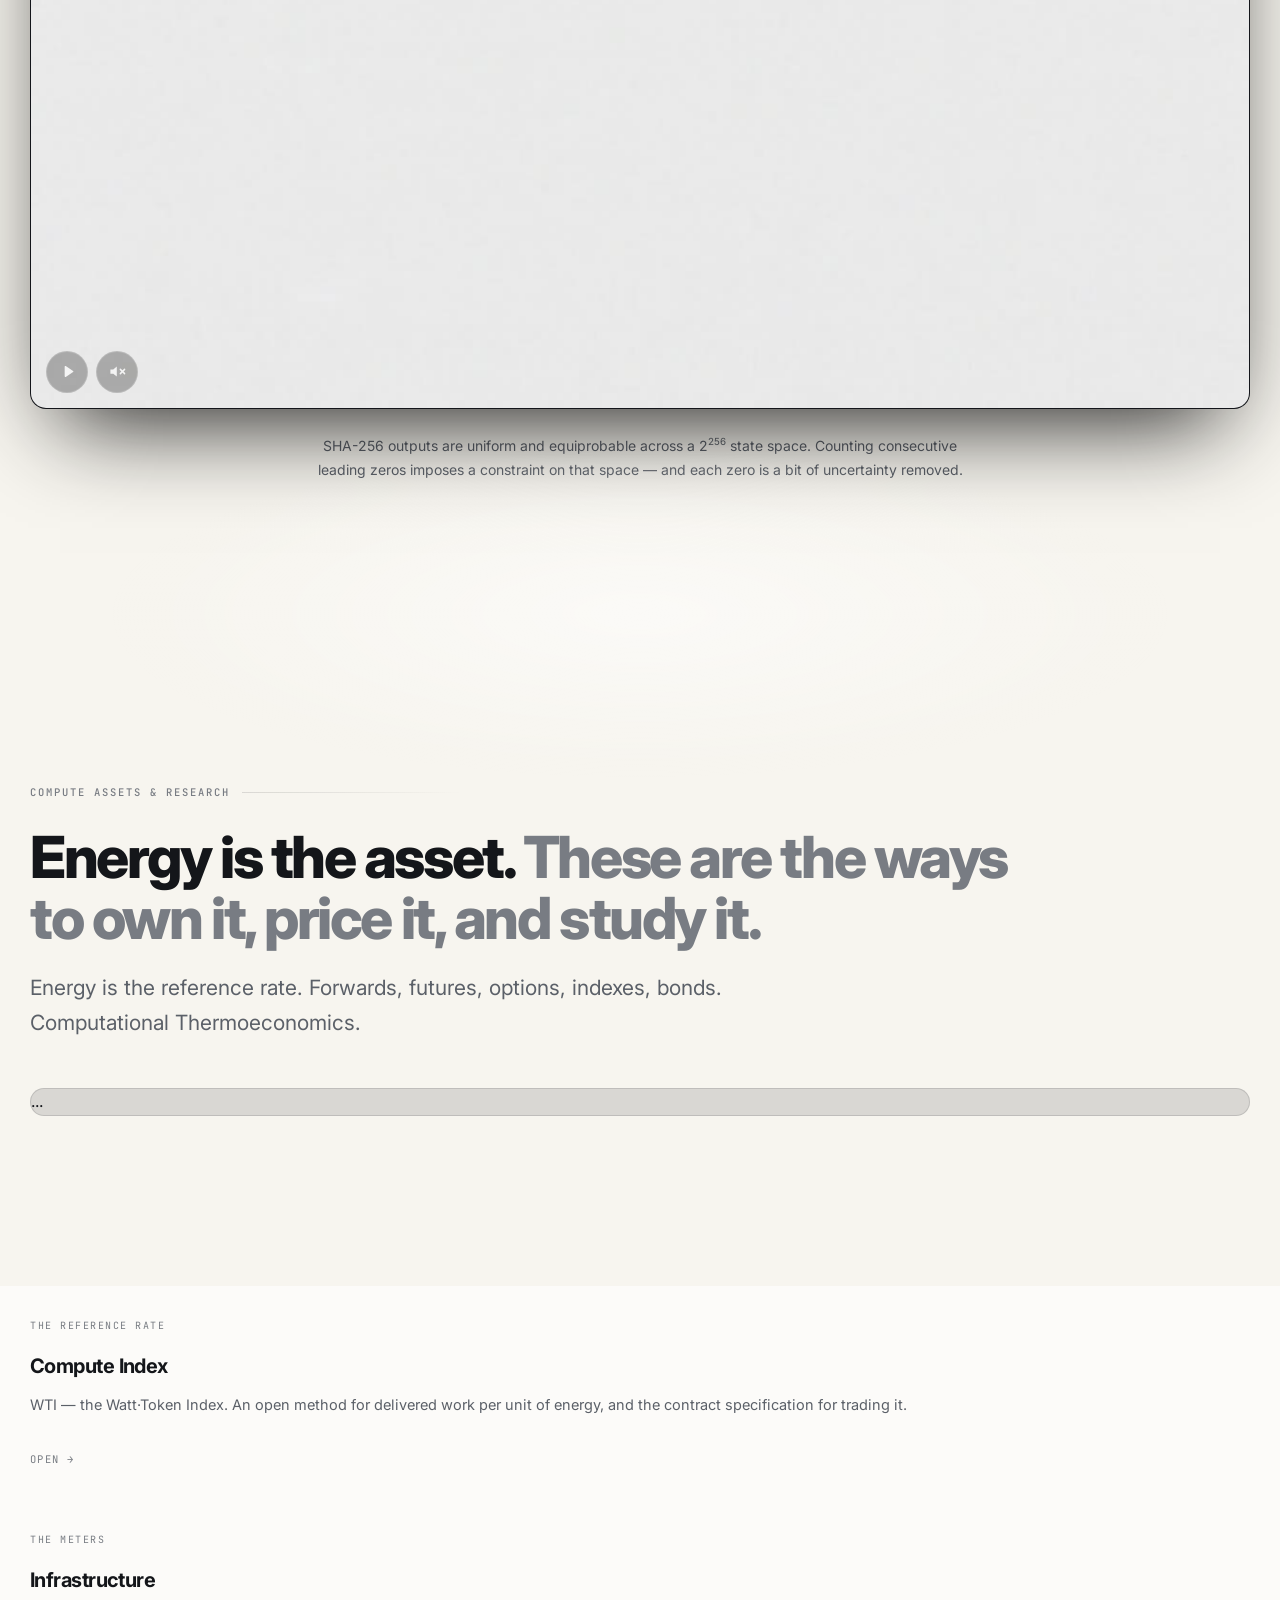
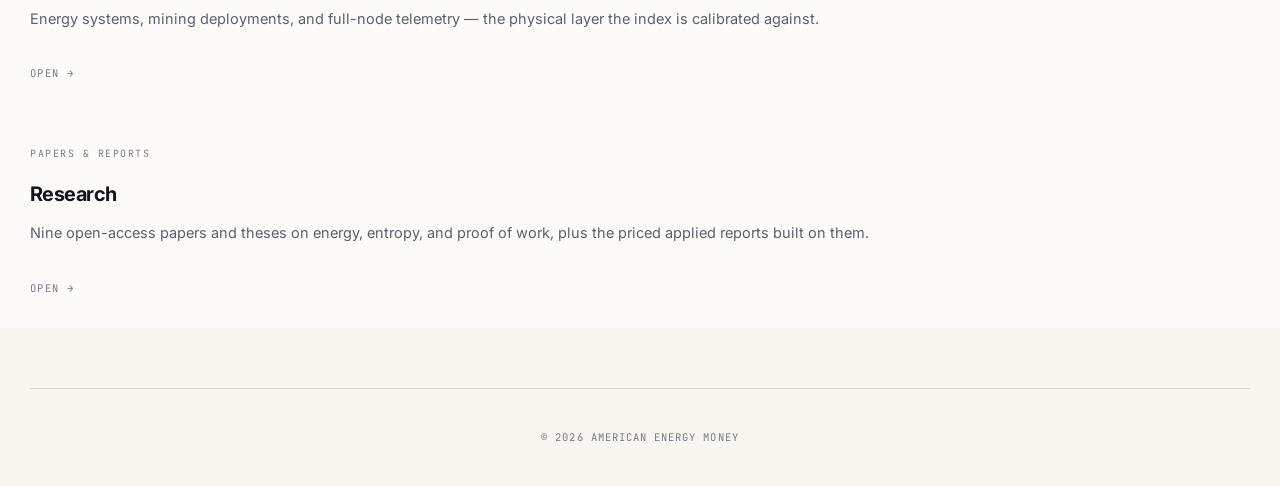
==== commit cb2de7e7: "Update index.html" ====
--- a/index.html
+++ b/index.html
@@ -118,15 +118,13 @@
   <div class="bleed"></div>
 
   <section class="band seq seq--tall" id="assets">
-    <div class="eyebrow rise">Compute assets &amp; research</div>
-    <h2 class="h2 rise d1">Energy is the asset. <span
-    <p class="lead-p rise d1">Energy is the reference rate. Forwards, futures, options, indexes, bonds. Computational Thermoeconomics.</p>
-    <div class="cards rise d2">
-      <a class="card" href="compute.html">
-        <div class="k">Futures &middot; Bonds &middot; Options</div>
-        <h4>Compute Capital Markets</h4>
-        <p>Three instruments on one physical anchor. Futures produce the spot curve, bonds the term structure, options the volatility surface.</p>
-        <div class="foot">Open &rarr;</div>
+  <div class="eyebrow rise">Compute assets &amp; research</div>
+  <h2 class="h2 rise d1">Energy is the asset. <span class="mut">These are the ways<br>to own it, price it, and study it.</span></h2>
+  <p class="lead-p rise d1">Energy is the reference rate. Forwards, futures, options, indexes, bonds. Computational Thermoeconomics.</p>
+  <div class="cards rise d2">
+    ...
+  </div>
+</section>
       </a>
       <a class="card" href="compute-index.html">
         <div class="k">The reference rate</div>
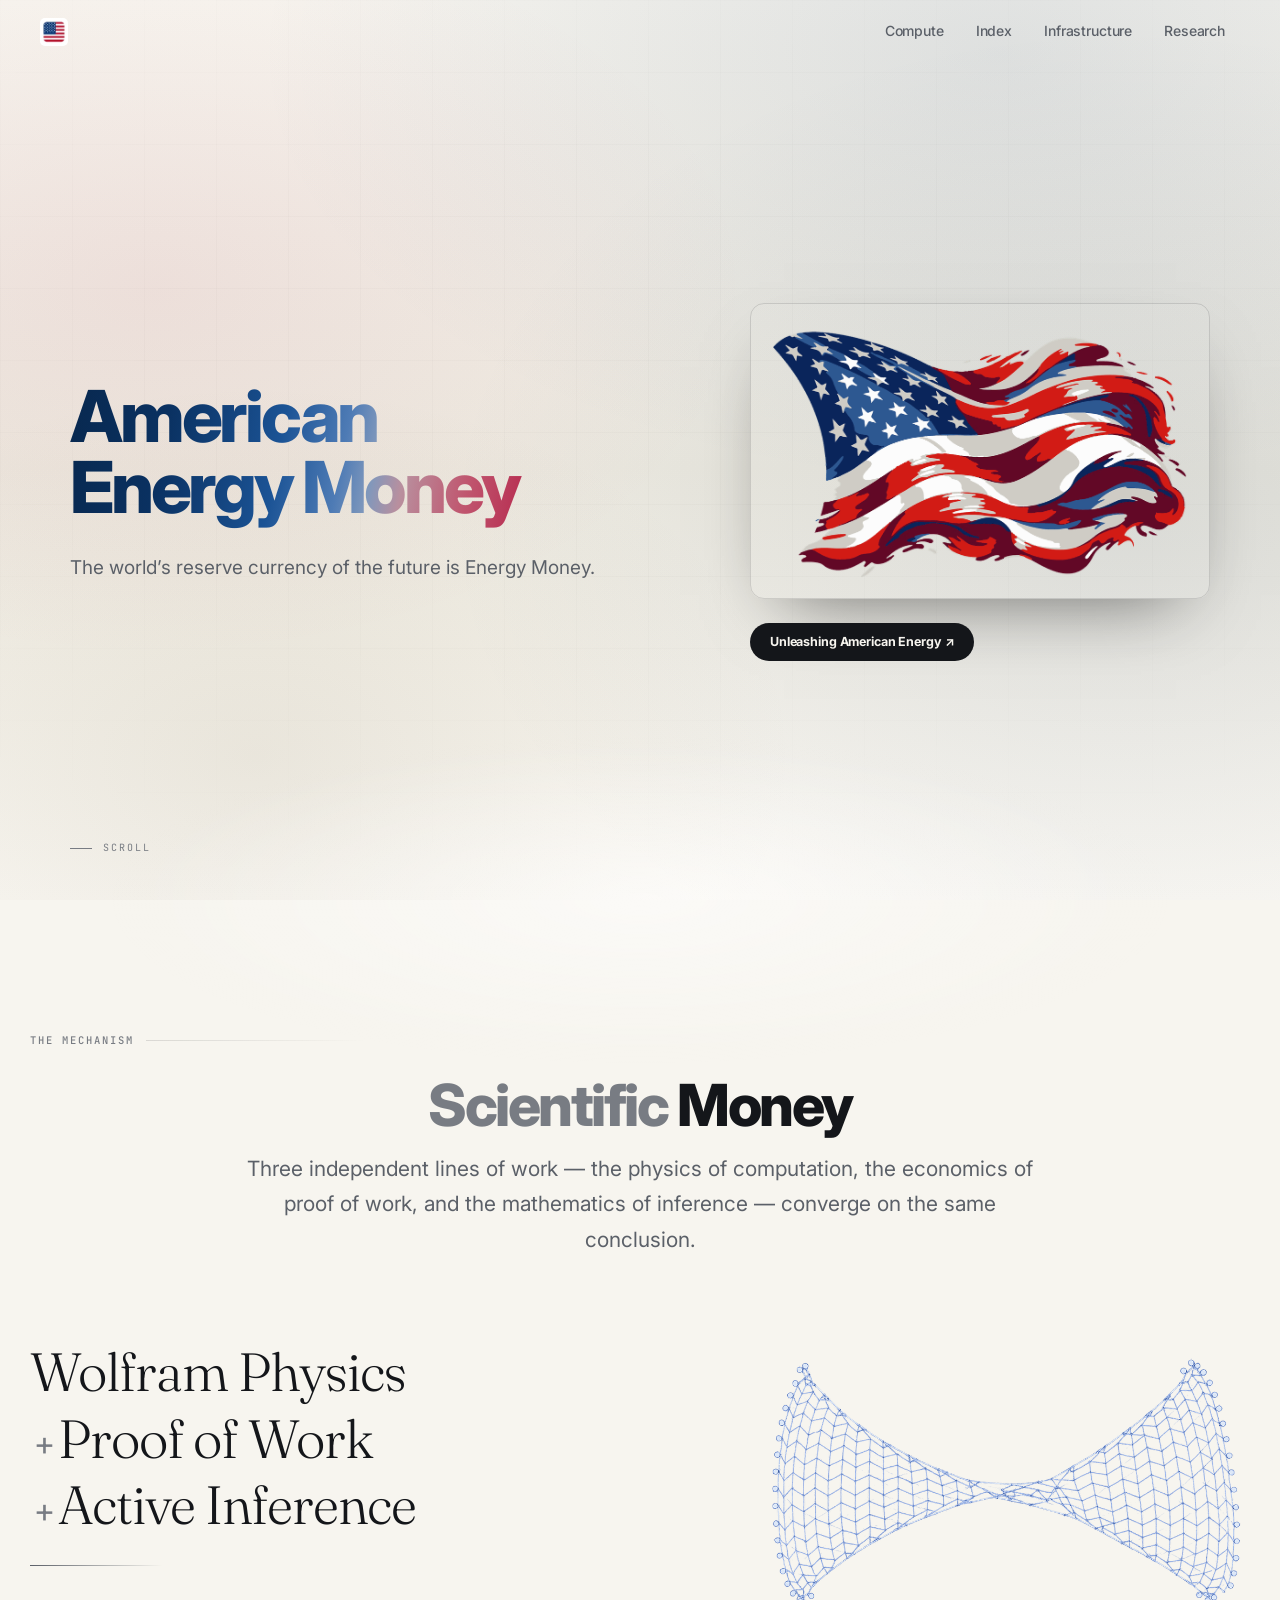
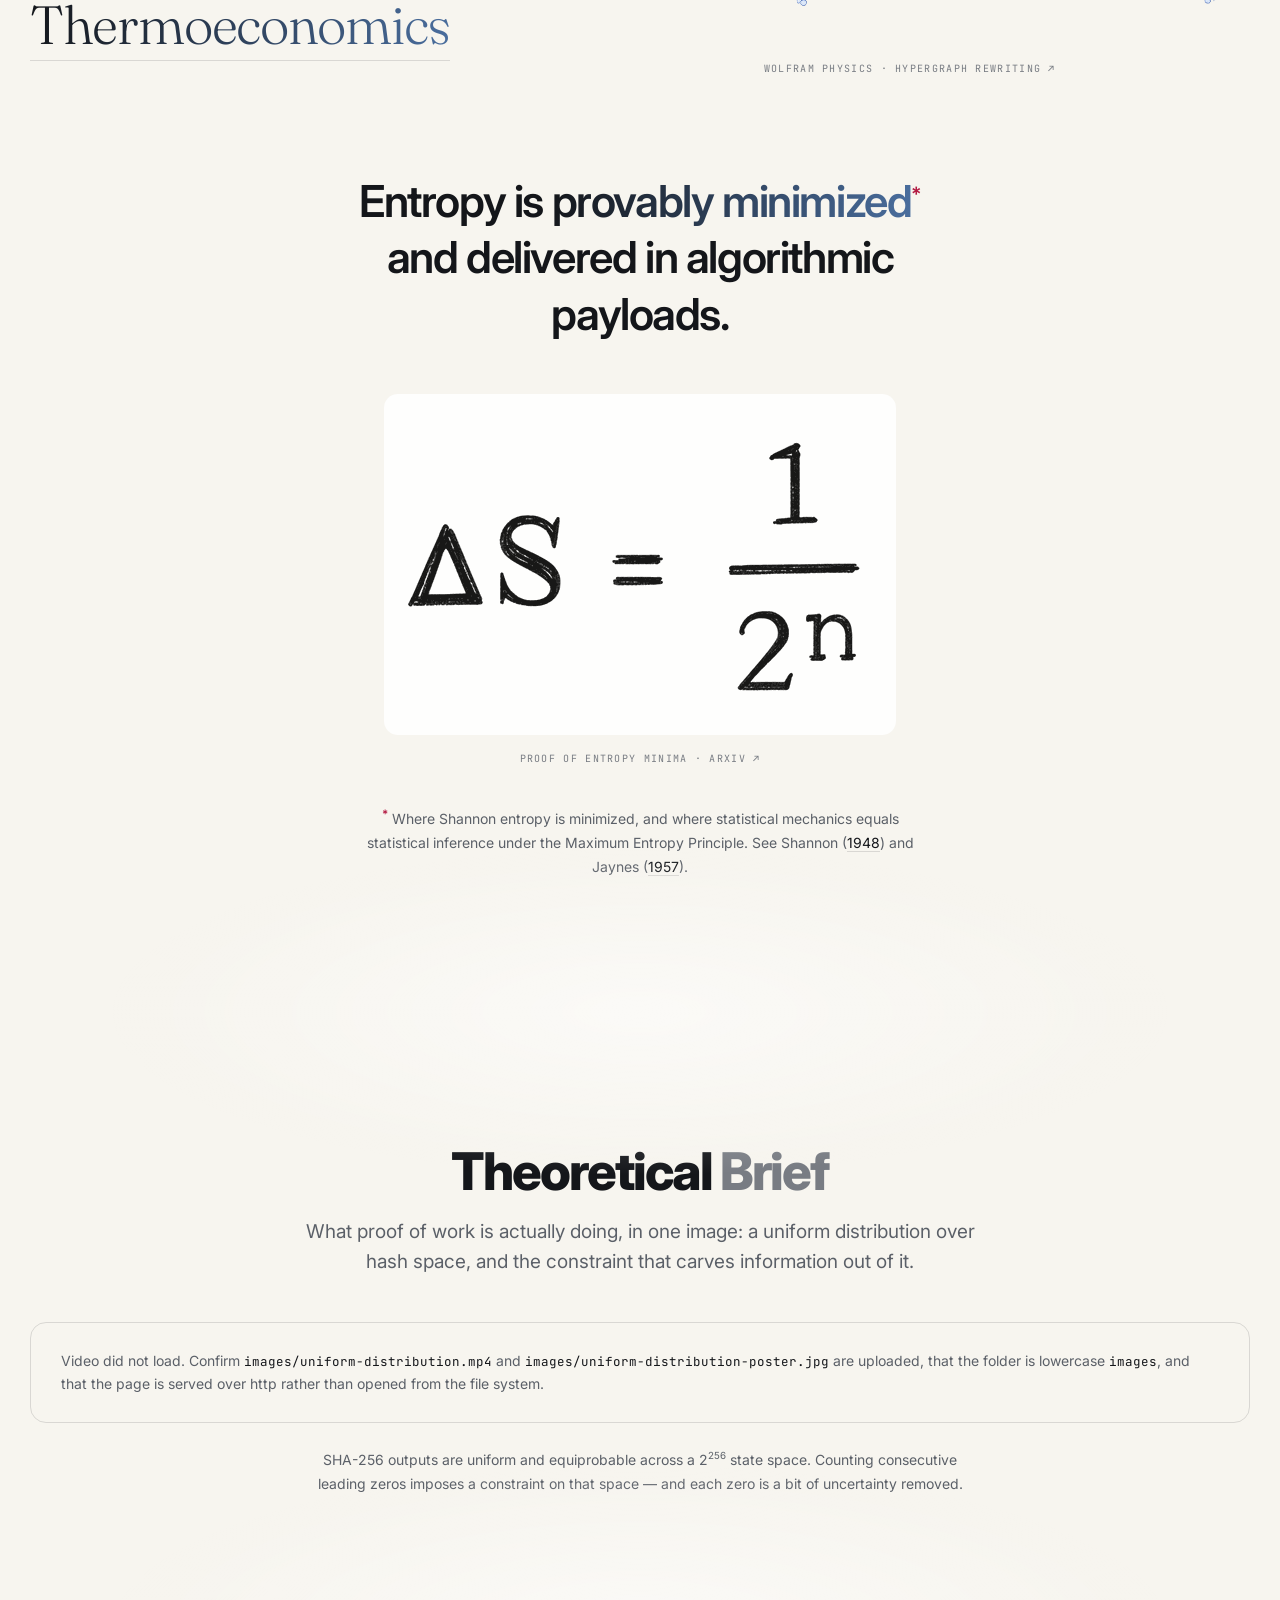
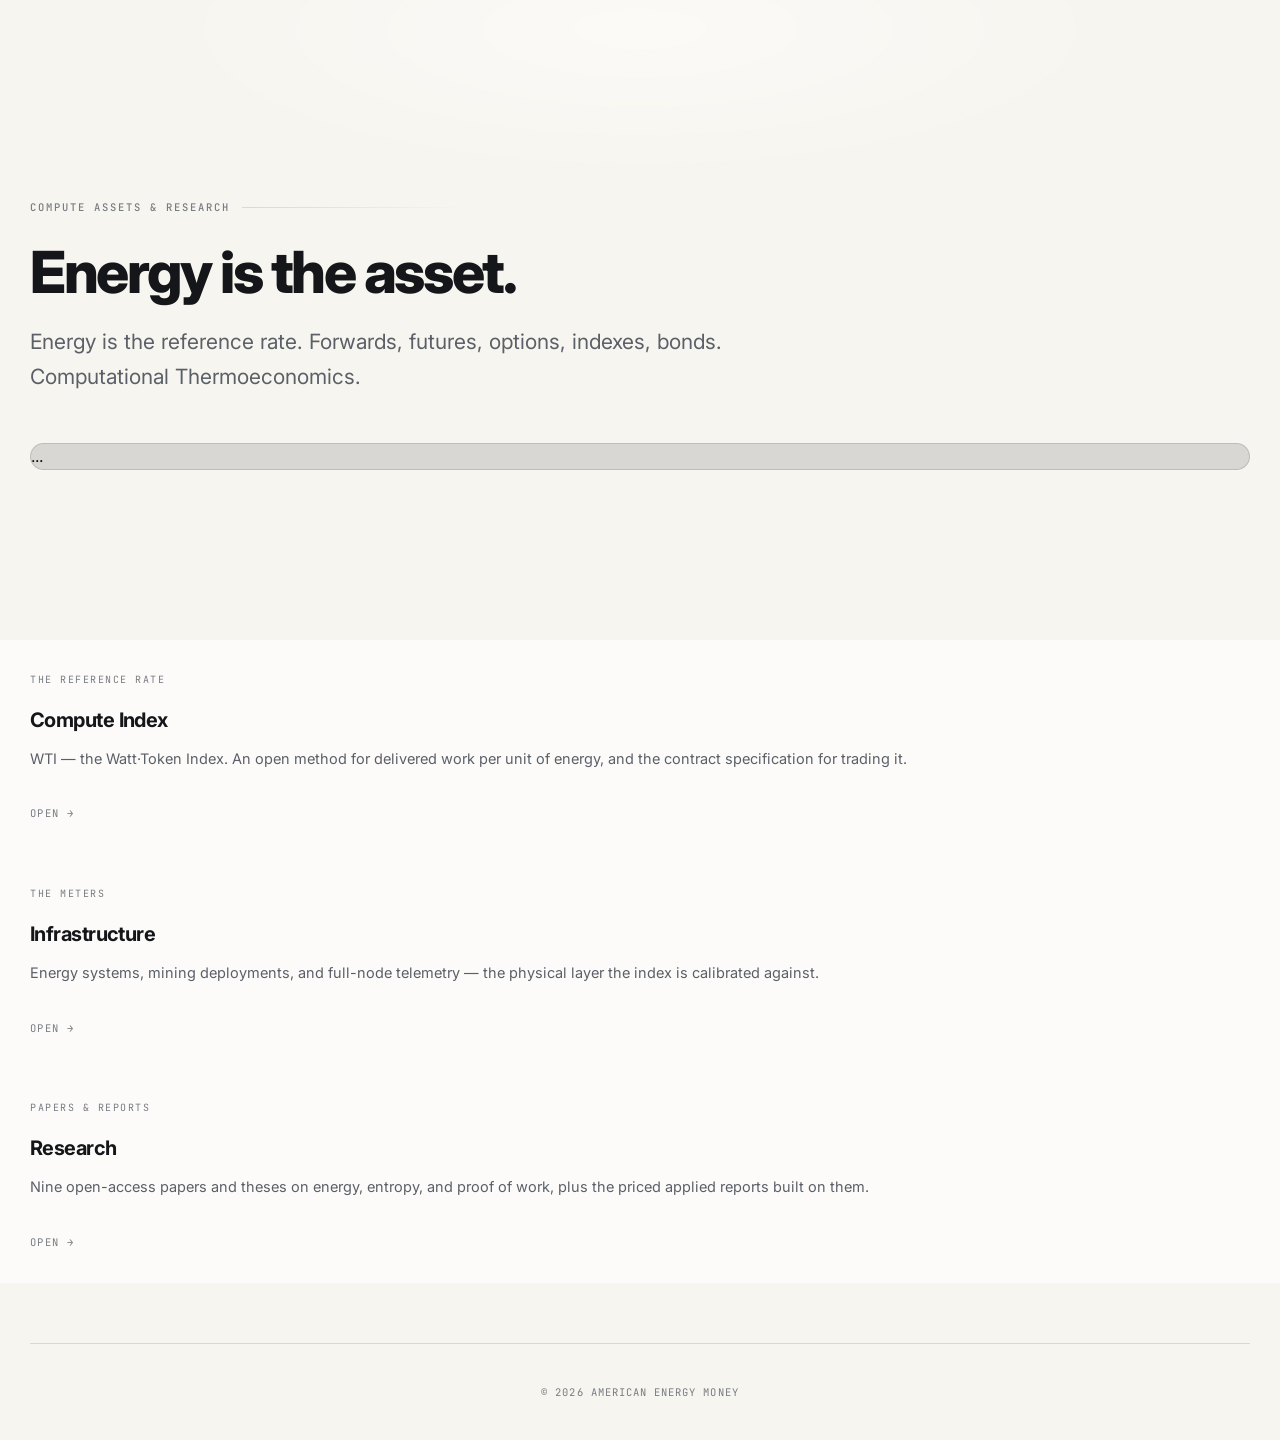
==== commit 1ba3fe46: "Update index.html" ====
--- a/index.html
+++ b/index.html
@@ -119,7 +119,7 @@
 
   <section class="band seq seq--tall" id="assets">
   <div class="eyebrow rise">Compute assets &amp; research</div>
-  <h2 class="h2 rise d1">Energy is the asset. <span class="mut">These are the ways<br>to own it, price it, and study it.</span></h2>
+  <h2 class="h2 rise d1">Energy is the asset. <span class="mut"></span></h2>
   <p class="lead-p rise d1">Energy is the reference rate. Forwards, futures, options, indexes, bonds. Computational Thermoeconomics.</p>
   <div class="cards rise d2">
     ...
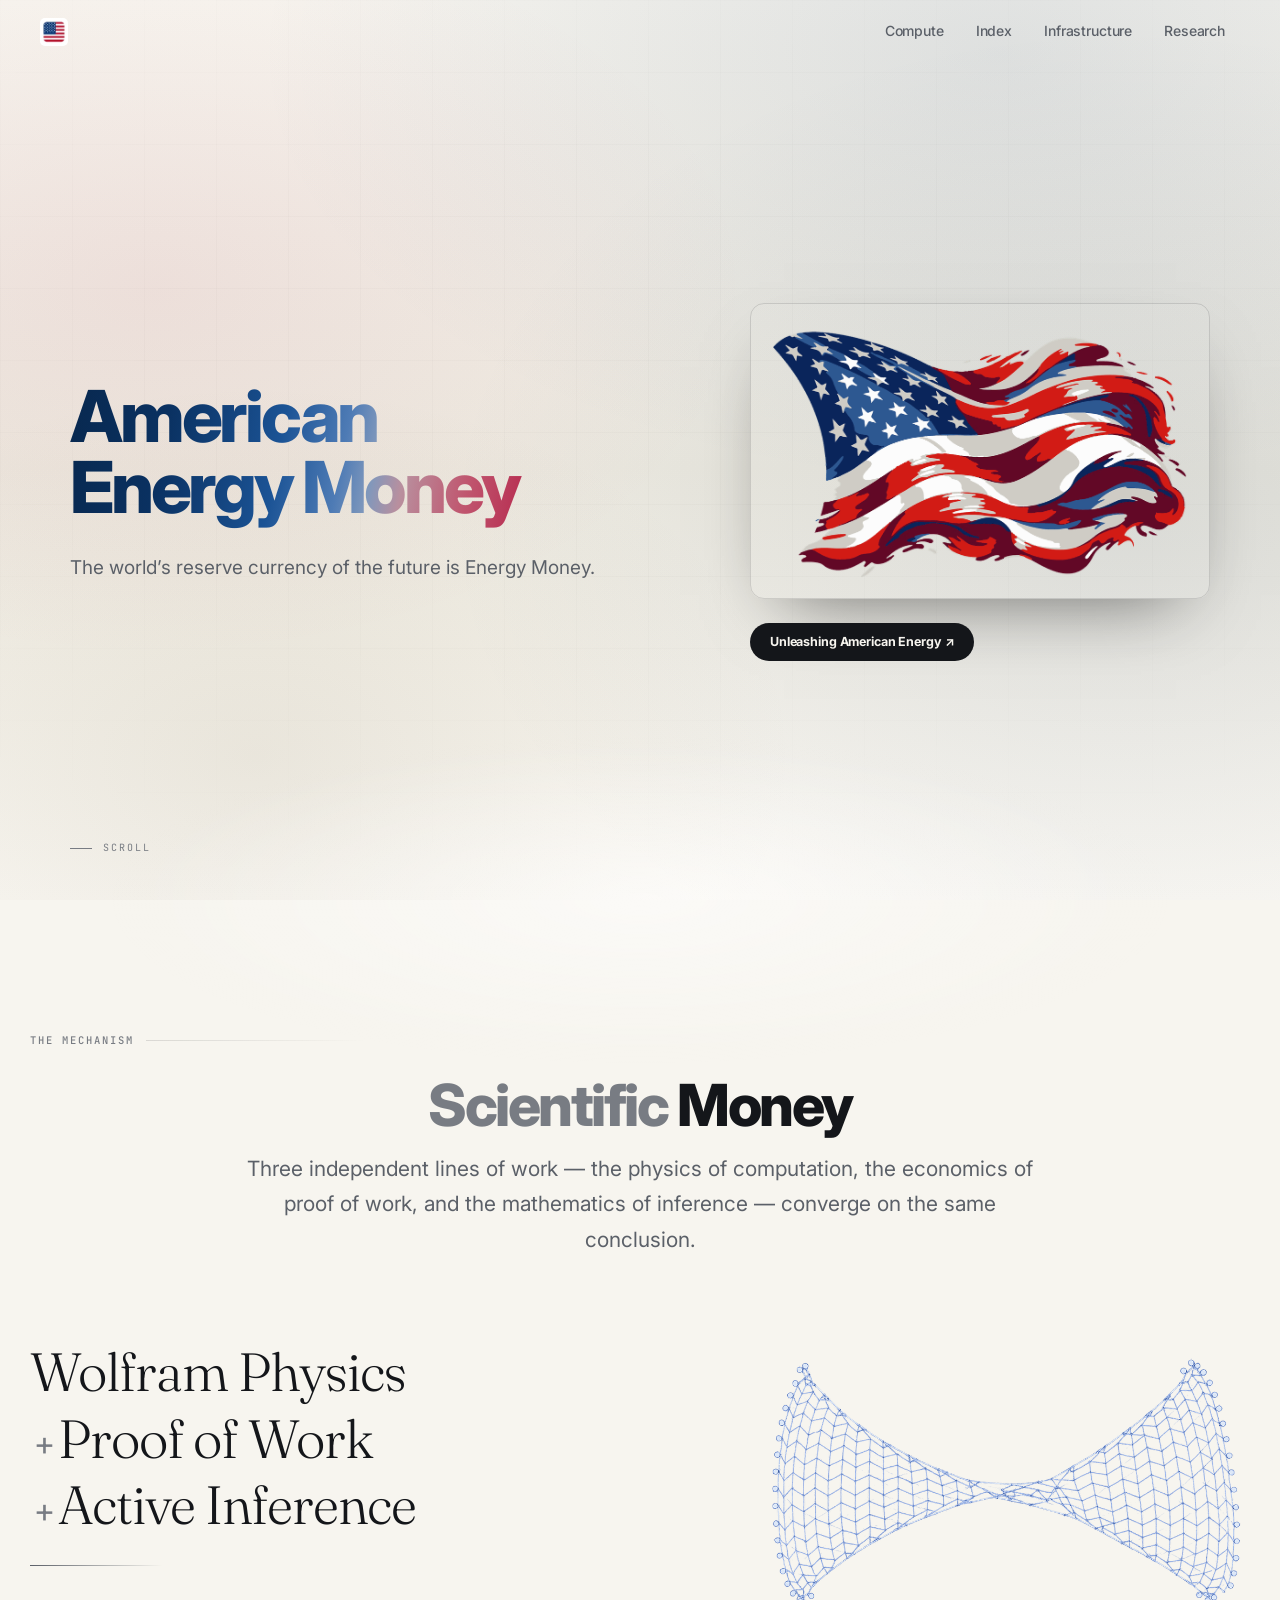
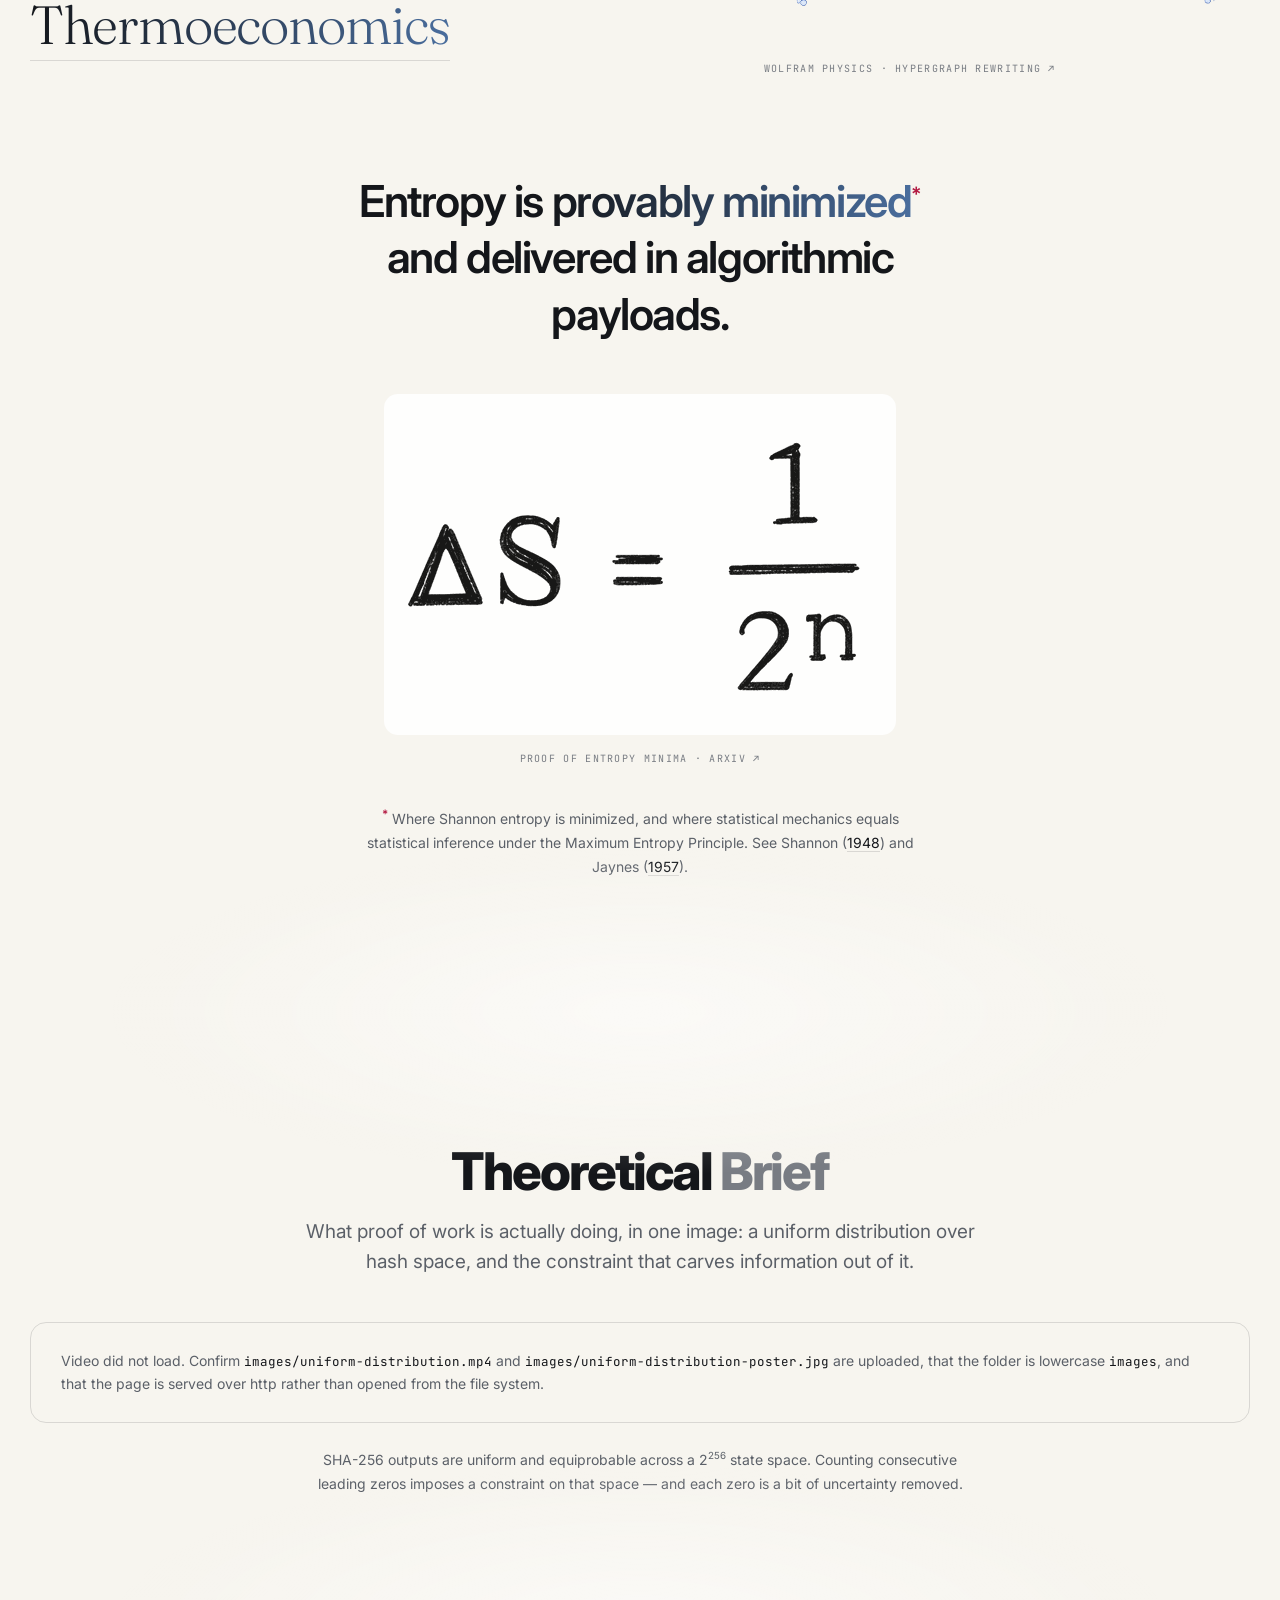
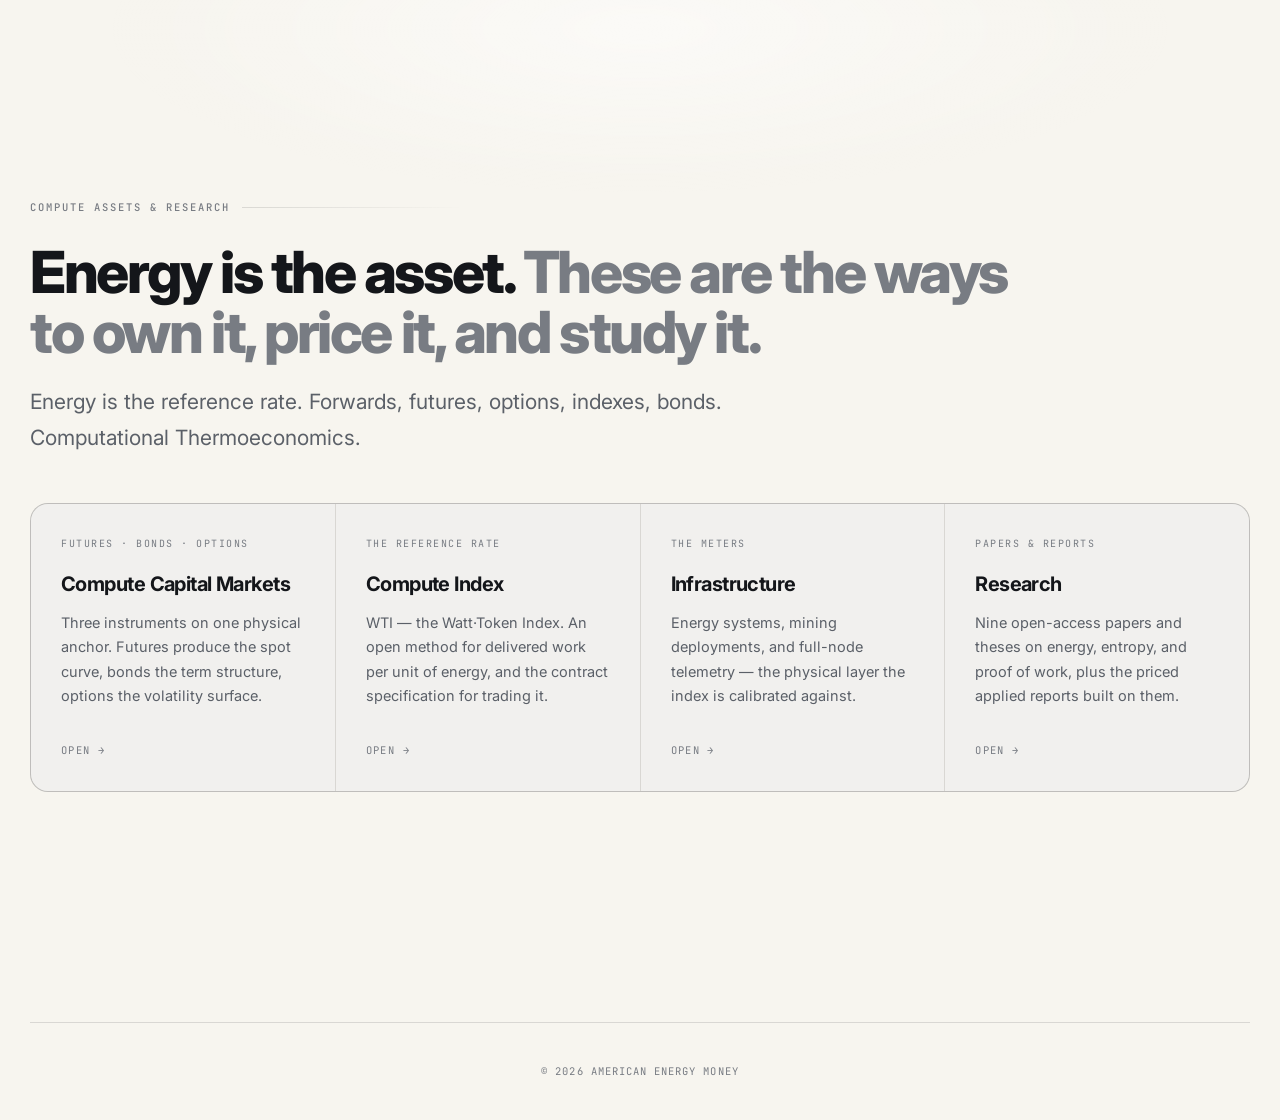
==== commit 9ab7ddba: "Update index.html" ====
--- a/index.html
+++ b/index.html
@@ -118,13 +118,15 @@
   <div class="bleed"></div>
 
   <section class="band seq seq--tall" id="assets">
-  <div class="eyebrow rise">Compute assets &amp; research</div>
-  <h2 class="h2 rise d1">Energy is the asset. <span class="mut"></span></h2>
-  <p class="lead-p rise d1">Energy is the reference rate. Forwards, futures, options, indexes, bonds. Computational Thermoeconomics.</p>
-  <div class="cards rise d2">
-    ...
-  </div>
-</section>
+    <div class="eyebrow rise">Compute assets &amp; research</div>
+    <h2 class="h2 rise d1">Energy is the asset. <span class="mut">These are the ways<br>to own it, price it, and study it.</span></h2>
+    <p class="lead-p rise d1">Energy is the reference rate. Forwards, futures, options, indexes, bonds. Computational Thermoeconomics.</p>
+    <div class="cards rise d2">
+      <a class="card" href="compute.html">
+        <div class="k">Futures &middot; Bonds &middot; Options</div>
+        <h4>Compute Capital Markets</h4>
+        <p>Three instruments on one physical anchor. Futures produce the spot curve, bonds the term structure, options the volatility surface.</p>
+        <div class="foot">Open &rarr;</div>
       </a>
       <a class="card" href="compute-index.html">
         <div class="k">The reference rate</div>
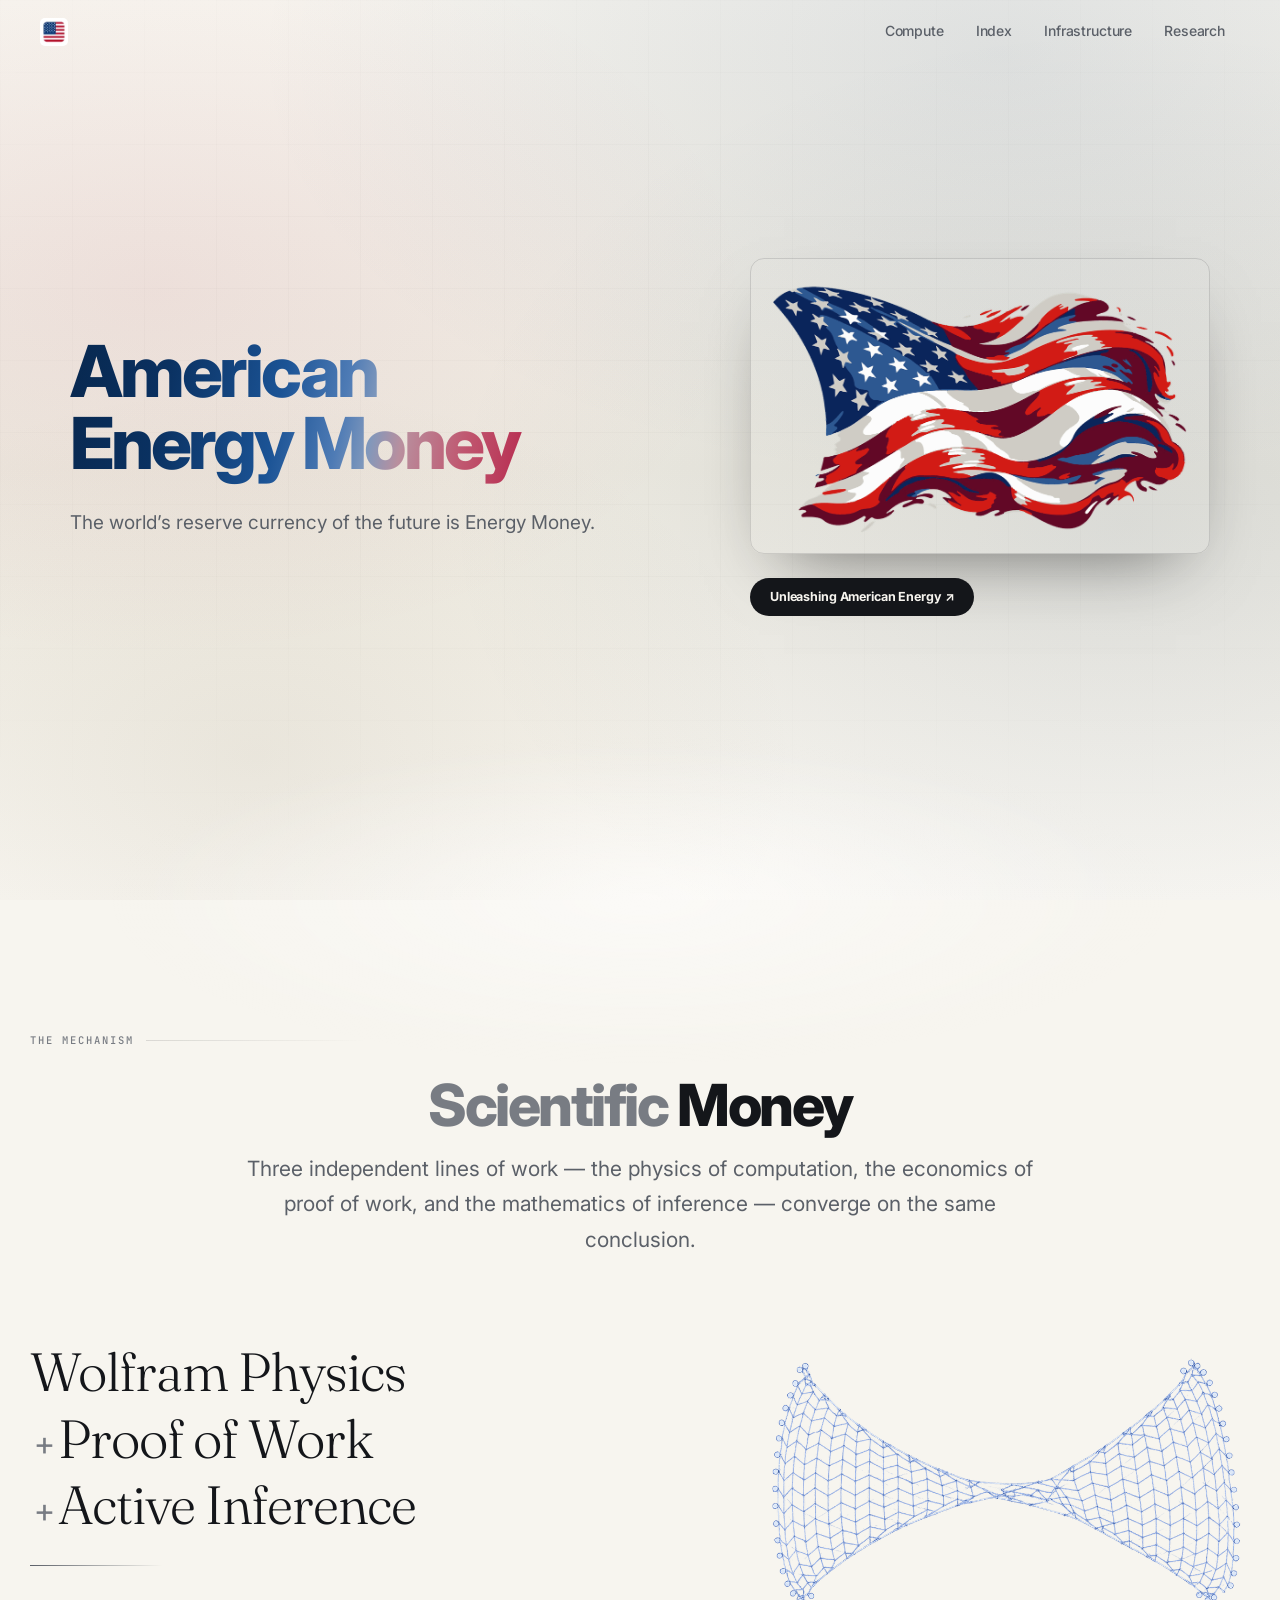
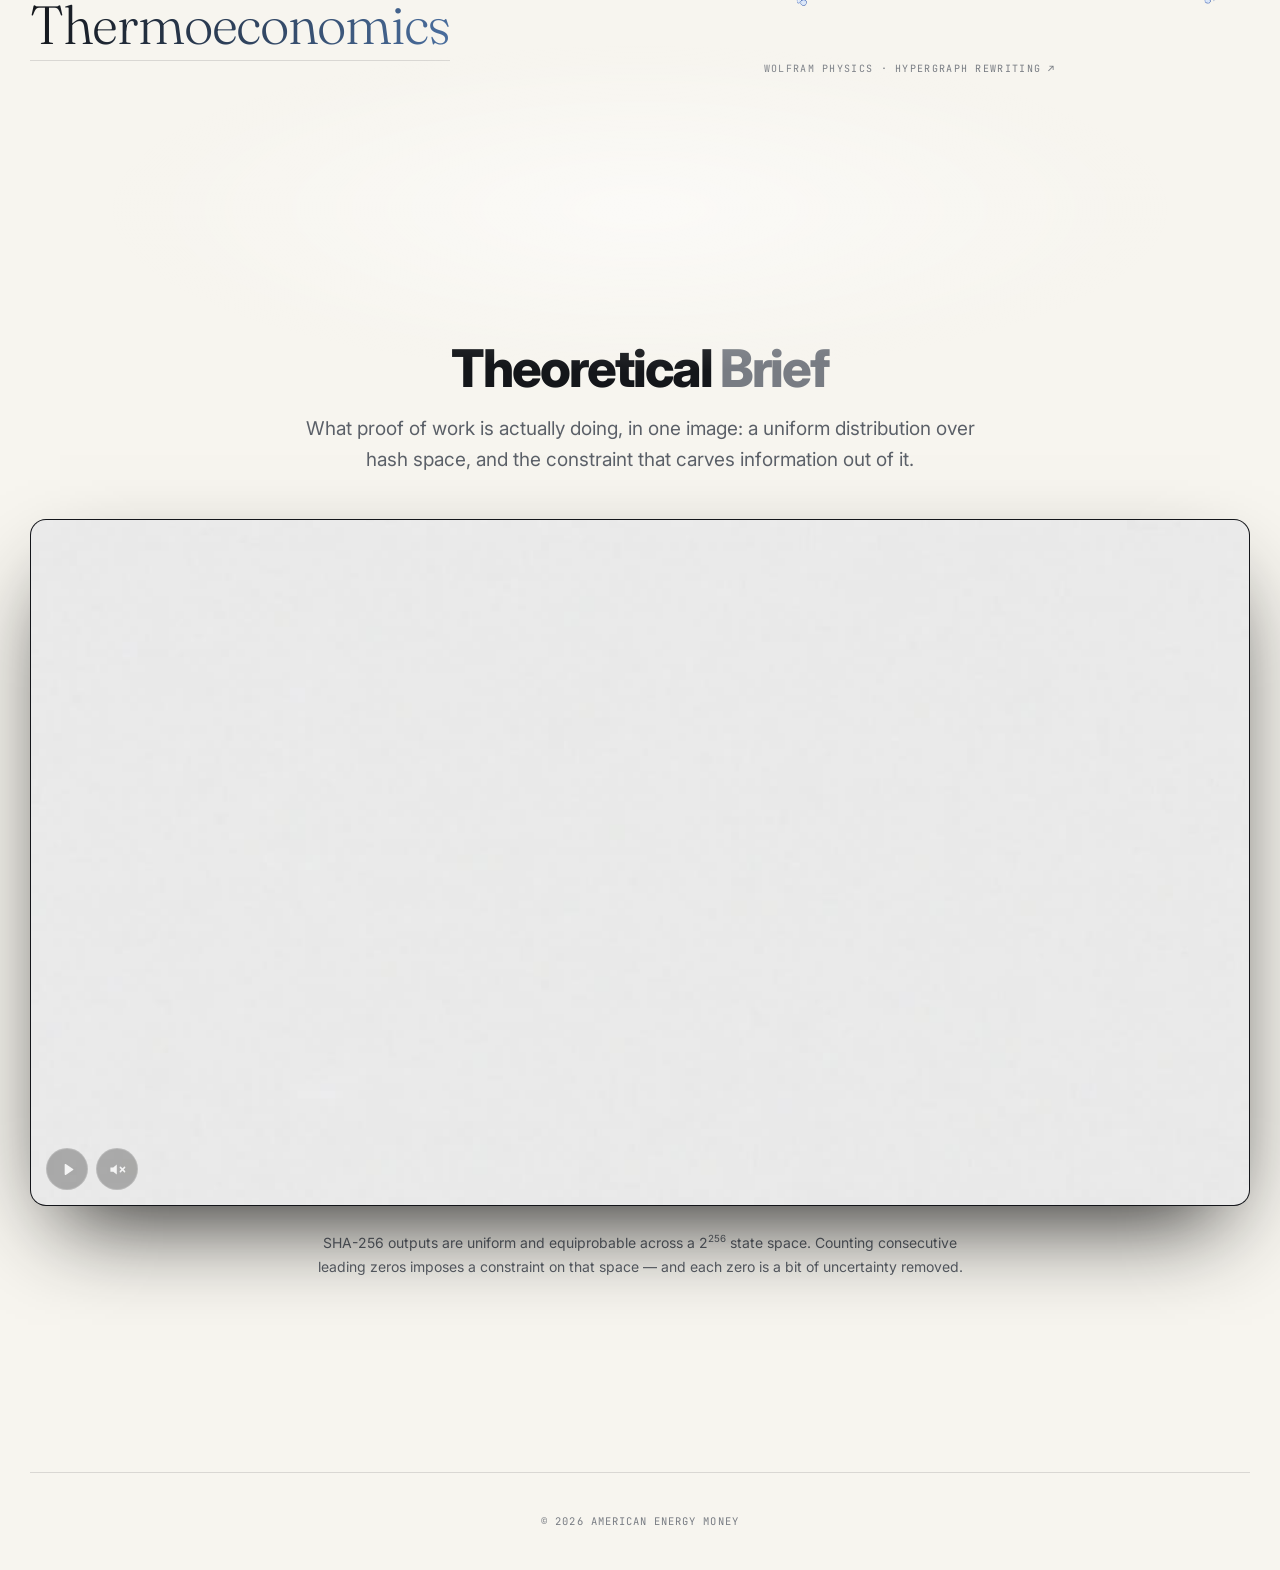
==== commit 4f80d155: "Update index.html" ====
--- a/index.html
+++ b/index.html
@@ -41,7 +41,7 @@
         </a>
       </div>
     </div>
-    <div class="scrollcue" aria-hidden="true"><em></em> Scroll</div>
+    <div class="hero-spacer" aria-hidden="true" style="height:clamp(56px,7vw,104px)"></div>
   </section>
 
   <div class="bleed"></div>
@@ -66,23 +66,6 @@
         </a>
       </figure>
     </div>
-
-    <p class="statement-lede rise" style="margin-top:96px">Entropy is <span class="hi">provably minimized</span><sup style="font-size:.45em;vertical-align:super;color:var(--mark)">*</sup> and delivered in algorithmic payloads.</p>
-
-    <figure class="figure center rise d1" style="margin-top:52px">
-      <a href="https://arxiv.org/pdf/2303.04305" target="_blank" rel="noopener">
-        <img src="images/entropy-minima-poem.png" alt="Proof of Entropy Minima">
-        <figcaption>Proof of Entropy Minima &middot; arXiv &nearr;</figcaption>
-      </a>
-    </figure>
-
-    <p class="fnote center rise d2" style="margin-top:34px;max-width:64ch">
-      <sup>*</sup> Where Shannon entropy is minimized, and where statistical mechanics equals statistical
-      inference under the Maximum Entropy Principle. See Shannon
-      (<a href="https://people.math.harvard.edu/~ctm/home/text/others/shannon/entropy/entropy.pdf" target="_blank" rel="noopener">1948</a>)
-      and Jaynes
-      (<a href="https://bayes.wustl.edu/etj/articles/theory.1.pdf" target="_blank" rel="noopener">1957</a>).
-    </p>
   </section>
 
   <div class="bleed"></div>
@@ -114,40 +97,6 @@
       <p class="vcap center" style="margin-left:auto;margin-right:auto">SHA-256 outputs are uniform and equiprobable across a 2<sup>256</sup> state space. Counting consecutive leading zeros imposes a constraint on that space &mdash; and each zero is a bit of uncertainty removed.</p>
     </div>
   </section>
-
-  <div class="bleed"></div>
-
-  <section class="band seq seq--tall" id="assets">
-    <div class="eyebrow rise">Compute assets &amp; research</div>
-    <h2 class="h2 rise d1">Energy is the asset. <span class="mut">These are the ways<br>to own it, price it, and study it.</span></h2>
-    <p class="lead-p rise d1">Energy is the reference rate. Forwards, futures, options, indexes, bonds. Computational Thermoeconomics.</p>
-    <div class="cards rise d2">
-      <a class="card" href="compute.html">
-        <div class="k">Futures &middot; Bonds &middot; Options</div>
-        <h4>Compute Capital Markets</h4>
-        <p>Three instruments on one physical anchor. Futures produce the spot curve, bonds the term structure, options the volatility surface.</p>
-        <div class="foot">Open &rarr;</div>
-      </a>
-      <a class="card" href="compute-index.html">
-        <div class="k">The reference rate</div>
-        <h4>Compute Index</h4>
-        <p>WTI &mdash; the Watt&middot;Token Index. An open method for delivered work per unit of energy, and the contract specification for trading it.</p>
-        <div class="foot">Open &rarr;</div>
-      </a>
-      <a class="card" href="infrastructure.html">
-        <div class="k">The meters</div>
-        <h4>Infrastructure</h4>
-        <p>Energy systems, mining deployments, and full-node telemetry &mdash; the physical layer the index is calibrated against.</p>
-        <div class="foot">Open &rarr;</div>
-      </a>
-      <a class="card" href="research.html">
-        <div class="k">Papers &amp; reports</div>
-        <h4>Research</h4>
-        <p>Nine open-access papers and theses on energy, entropy, and proof of work, plus the priced applied reports built on them.</p>
-        <div class="foot">Open &rarr;</div>
-      </a>
-    </div>
-  </section>
 </main>
 
 <footer>
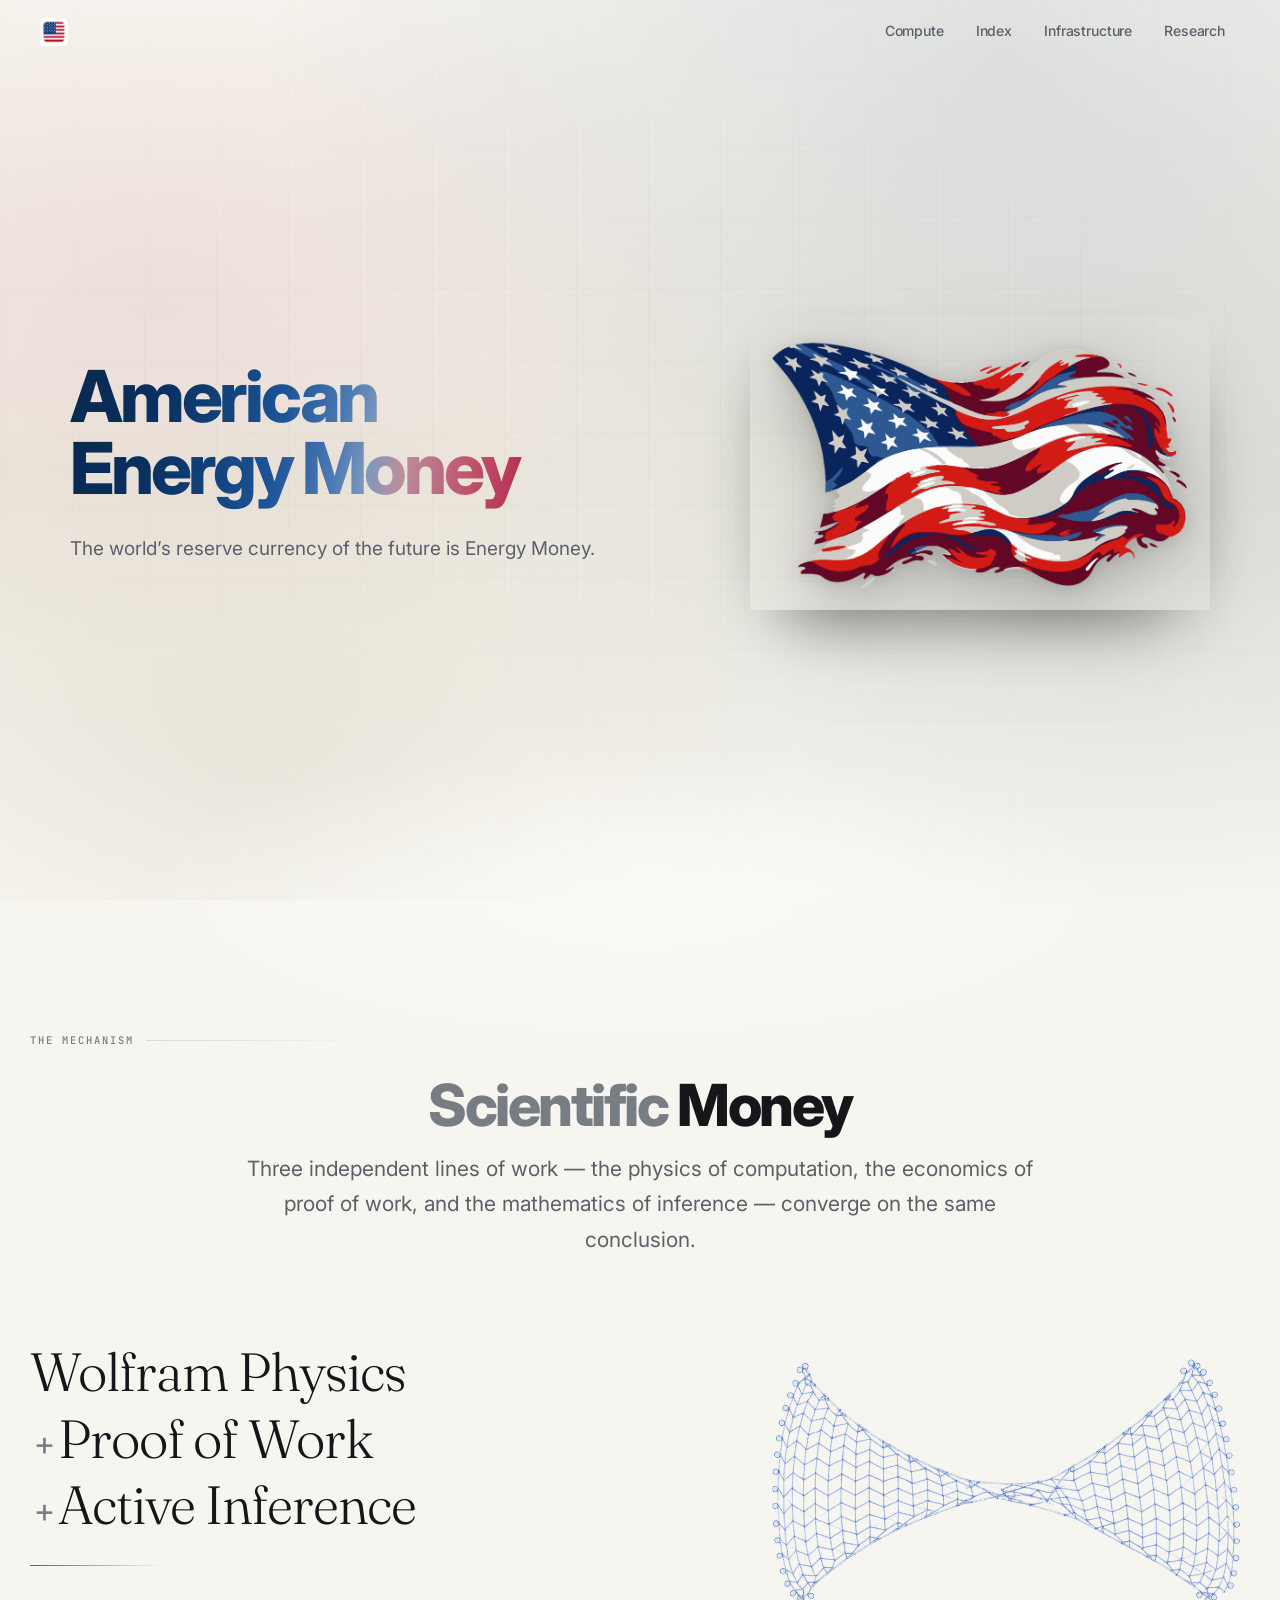
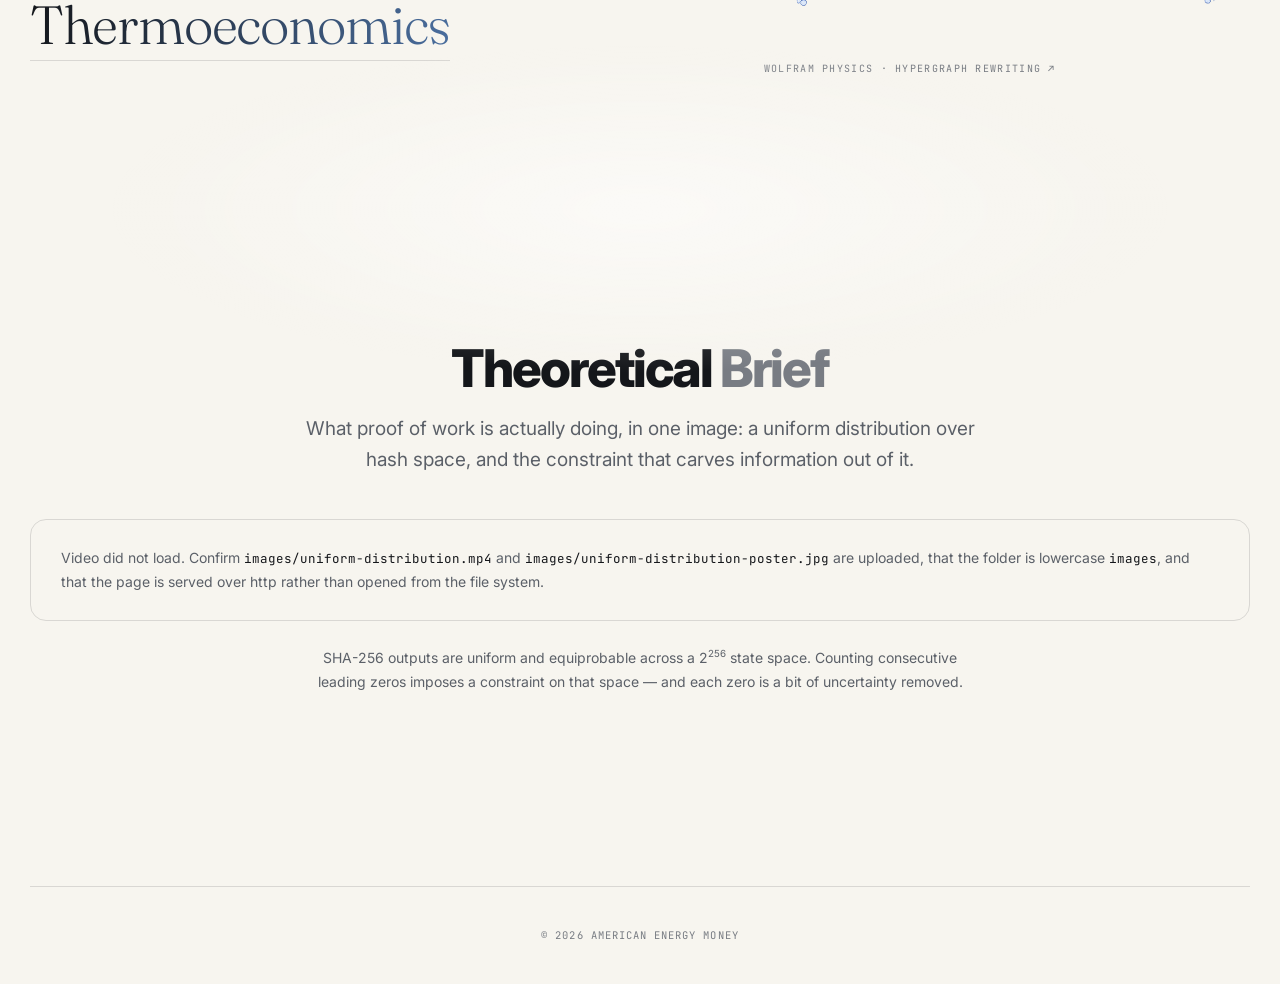
==== commit 1189212d: "Update index.html" ====
--- a/index.html
+++ b/index.html
@@ -11,6 +11,35 @@
 <link rel="preconnect" href="https://fonts.gstatic.com" crossorigin>
 <link href="https://fonts.googleapis.com/css2?family=Inter:wght@400;500;600;700;800;900&family=JetBrains+Mono:wght@400;500;600&family=Fraunces:opsz,wght@9..144,300;9..144,400&display=swap" rel="stylesheet">
 <link rel="stylesheet" href="aem-theme.css">
+<style>
+  /* Flag sits directly on the page — no card chrome, just a soft drop shadow */
+  .hero .flagcard,
+  .hero .flagcard:hover,
+  .hero .flagcard:focus-visible {
+    background: none;
+    border: 0;
+    box-shadow: none;
+    padding: 0;
+    border-radius: 0;
+    overflow: visible;
+    display: block;
+  }
+  .hero .flagcard img {
+    display: block;
+    width: 100%;
+    height: auto;
+    border: 0;
+    border-radius: 0;
+    background: none;
+    filter: drop-shadow(0 18px 34px rgba(0,0,0,.22)) drop-shadow(0 3px 8px rgba(0,0,0,.12));
+    transition: filter .35s ease, transform .35s ease;
+  }
+  .hero .flagcard:hover img {
+    filter: drop-shadow(0 24px 44px rgba(0,0,0,.28)) drop-shadow(0 4px 10px rgba(0,0,0,.14));
+    transform: translateY(-2px);
+  }
+  .hero .hero-figure { background: none; border: 0; box-shadow: none; }
+</style>
 </head>
 <body data-theme="paper">
 
@@ -37,11 +66,10 @@
       <div class="hero-figure rise in">
         <a class="flagcard" href="https://www.whitehouse.gov/presidential-actions/2025/01/unleashing-american-energy/" target="_blank" rel="noopener">
           <img src="images/american-flag.png" alt="United States flag">
-          <span class="btn">Unleashing American Energy &nearr;</span>
         </a>
       </div>
     </div>
-    <div class="hero-spacer" aria-hidden="true" style="height:clamp(56px,7vw,104px)"></div>
+    <div class="hero-spacer" aria-hidden="true" style="height:clamp(24px,3vw,48px)"></div>
   </section>
 
   <div class="bleed"></div>
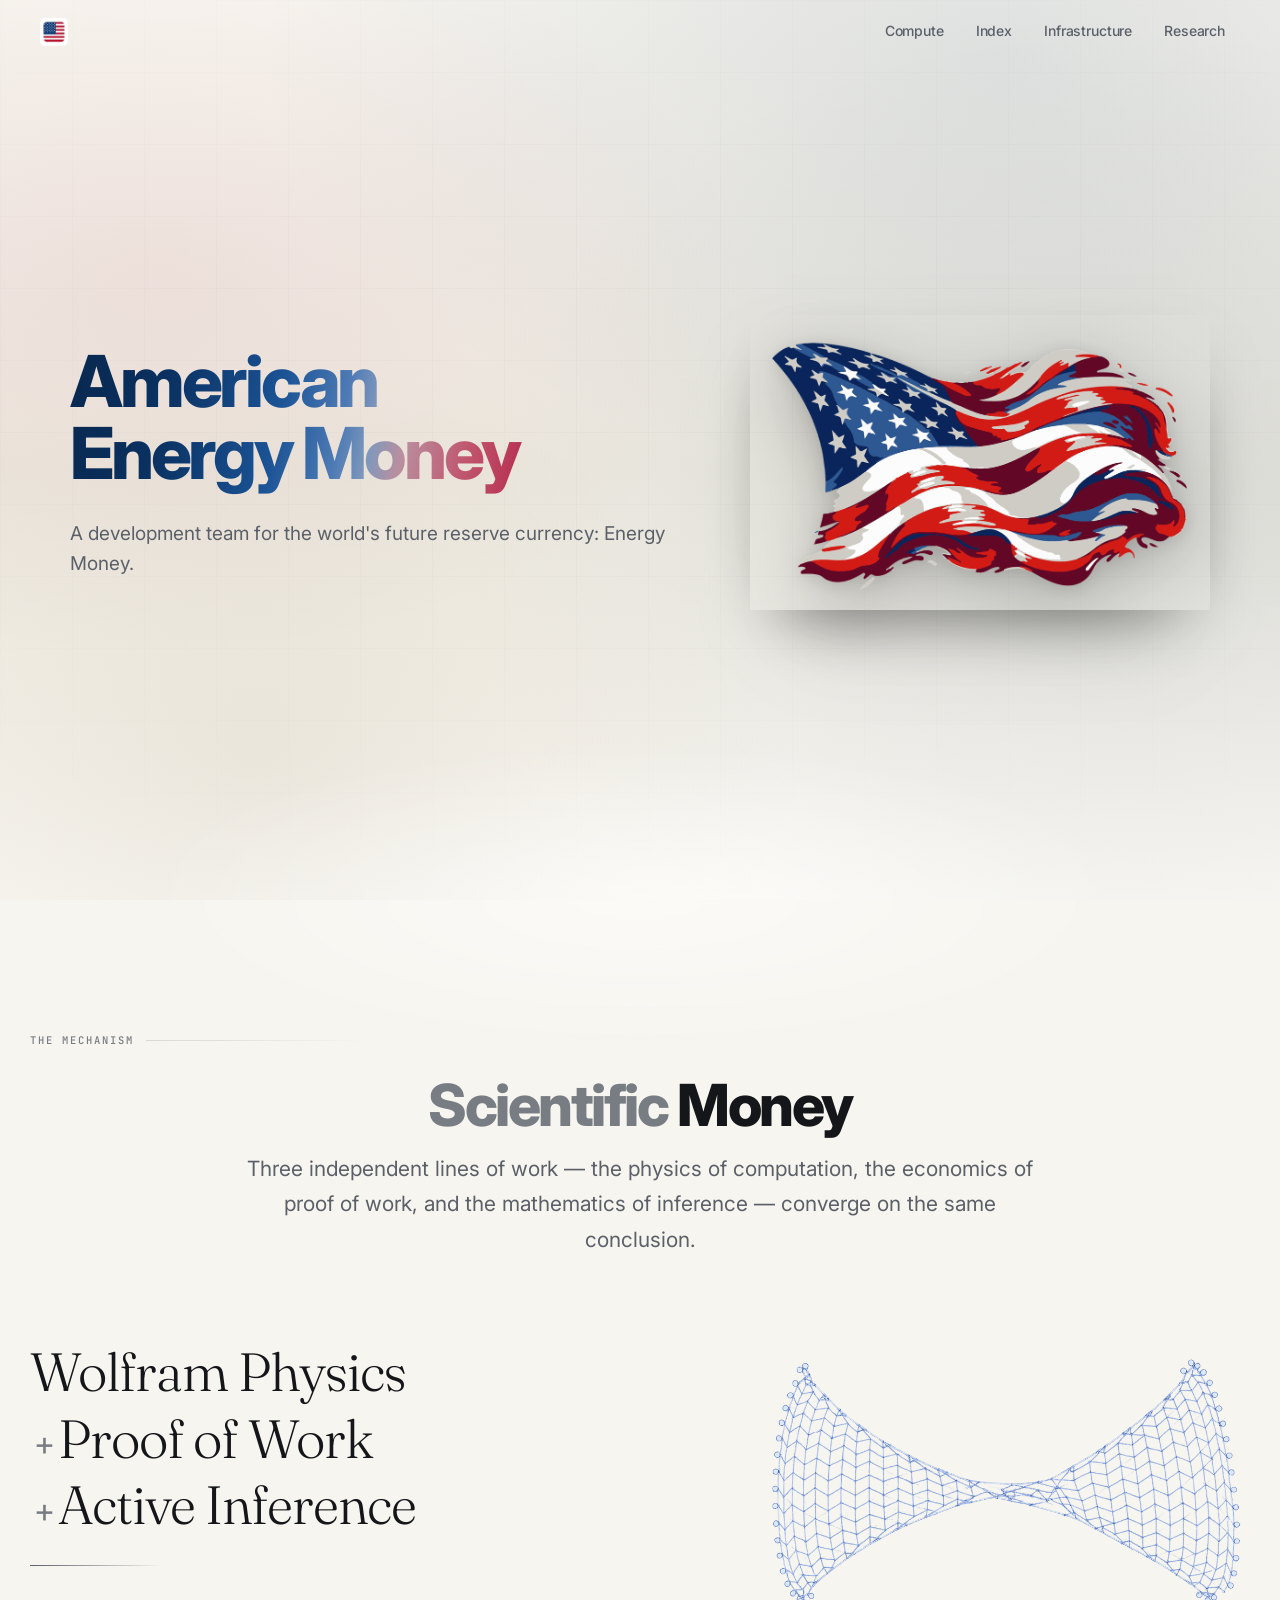
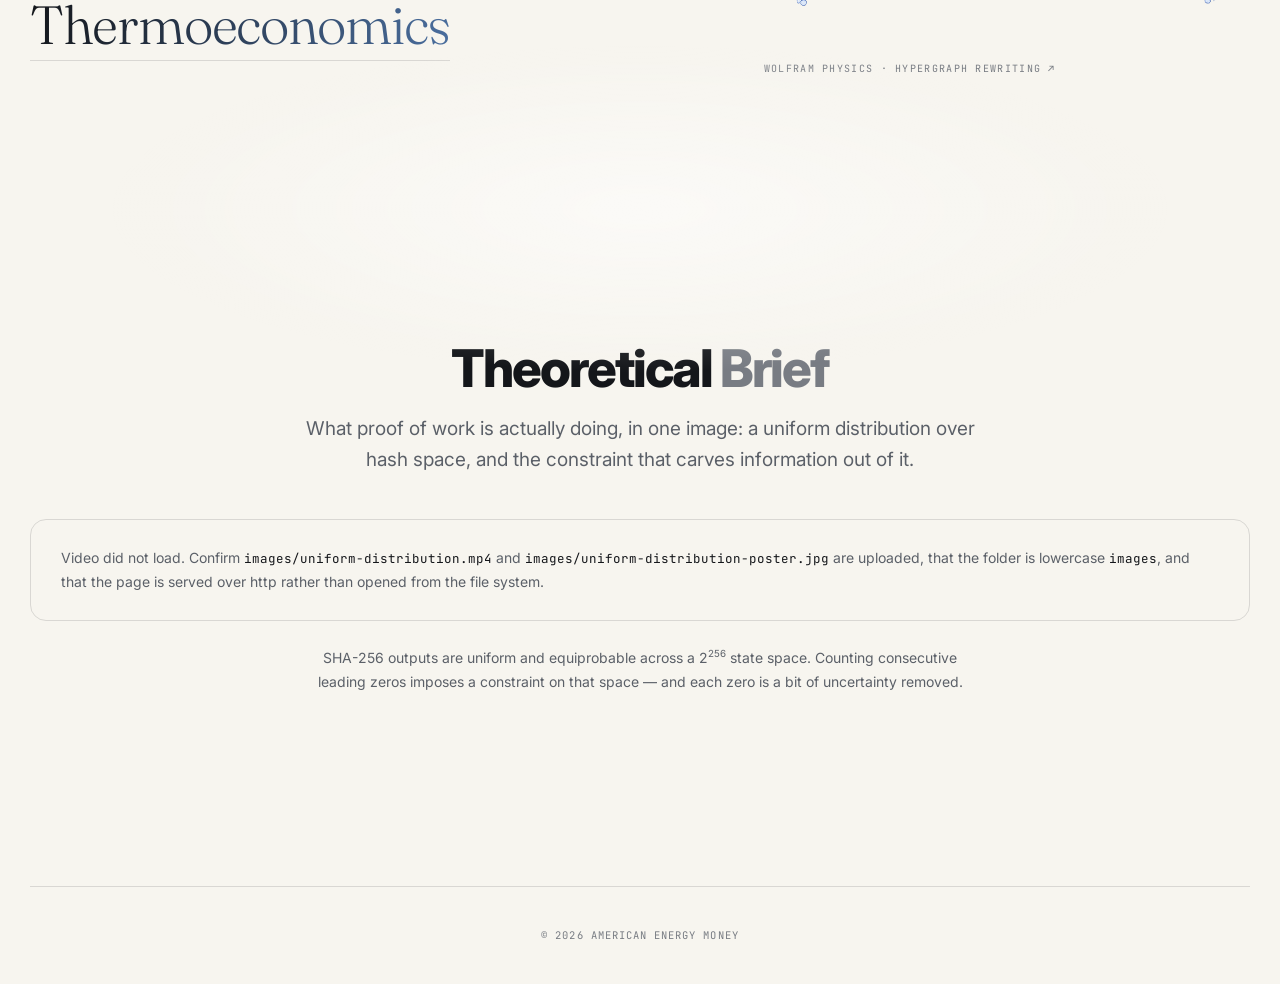
==== commit d5a313f0: "Update index.html" ====
--- a/index.html
+++ b/index.html
@@ -61,7 +61,7 @@
     <div class="hero-grid">
       <div class="rise in">
         <h1>American<span class="l2">Energy Money</span></h1>
-        <p class="hero-sub">The world&rsquo;s reserve currency of the future is Energy Money.</p>
+        <p class="hero-sub">A development team for the world's future reserve currency: Energy Money.</p>
       </div>
       <div class="hero-figure rise in">
         <a class="flagcard" href="https://www.whitehouse.gov/presidential-actions/2025/01/unleashing-american-energy/" target="_blank" rel="noopener">
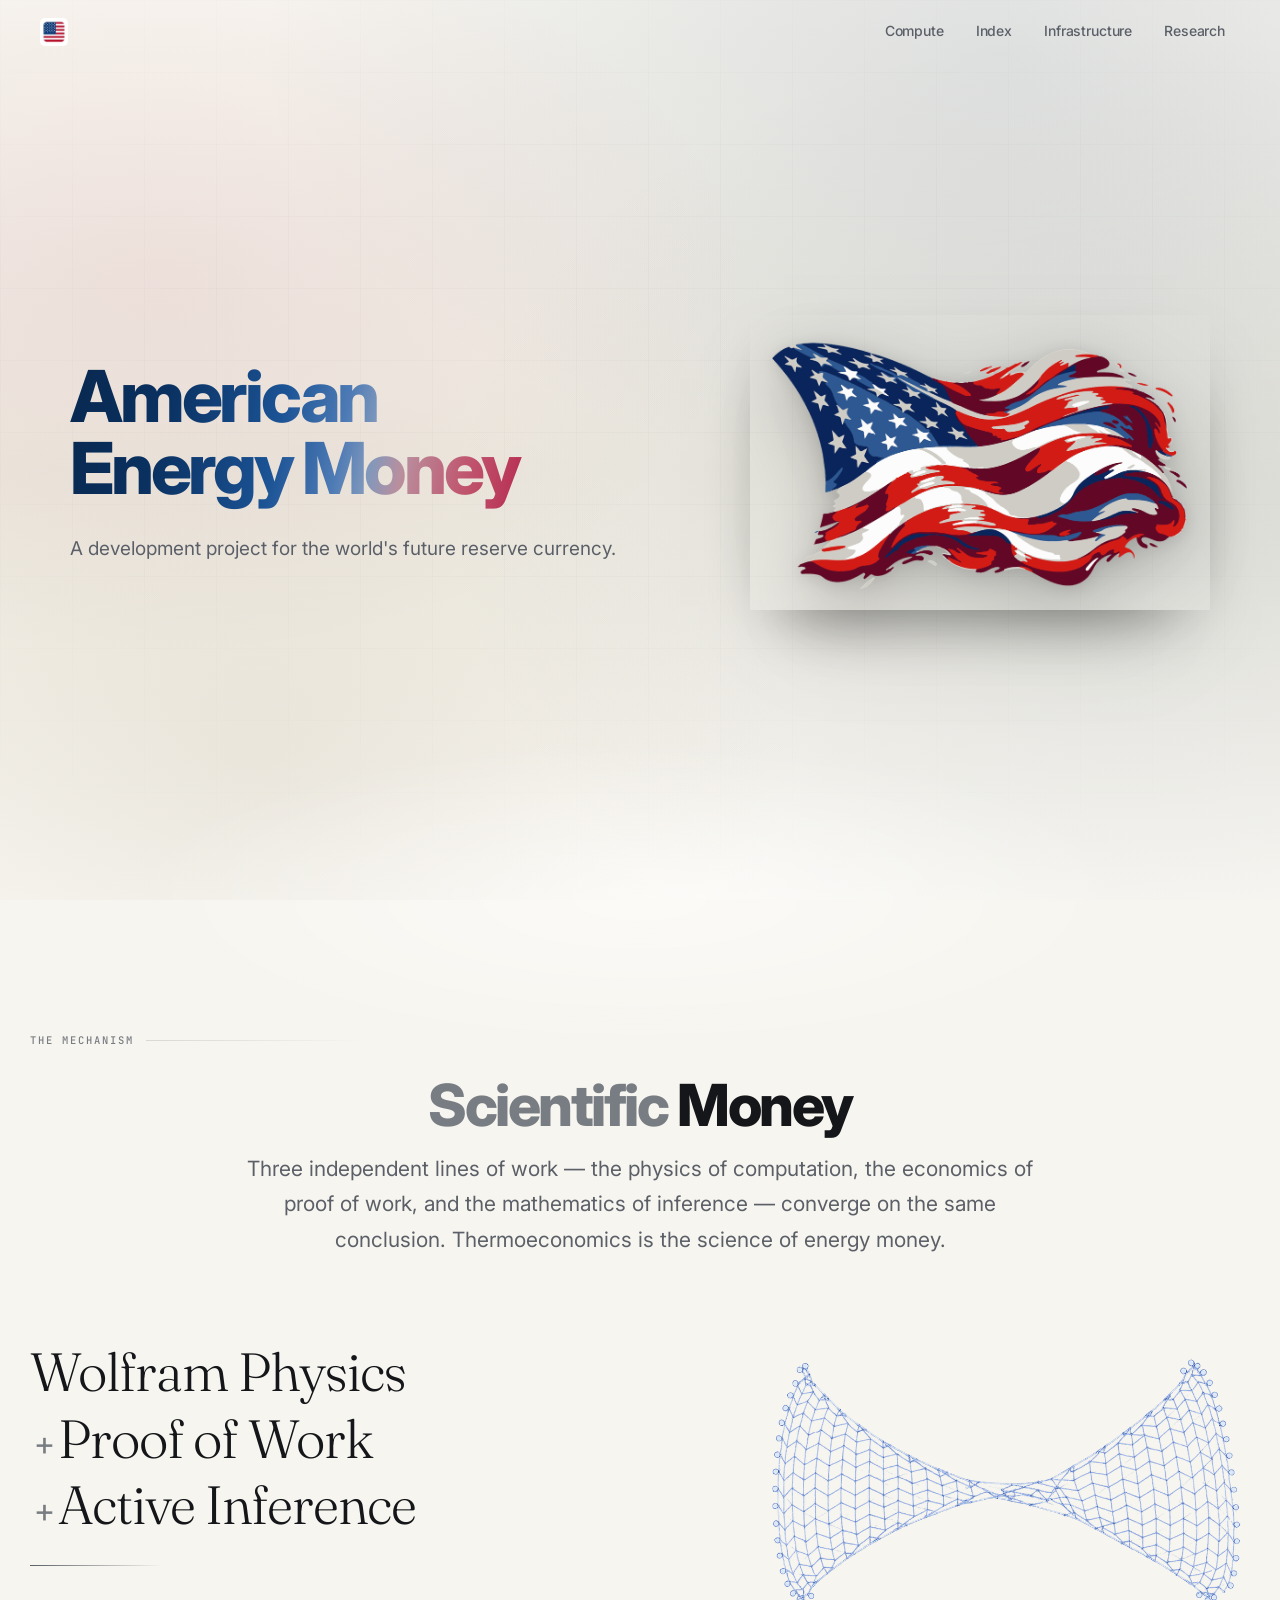
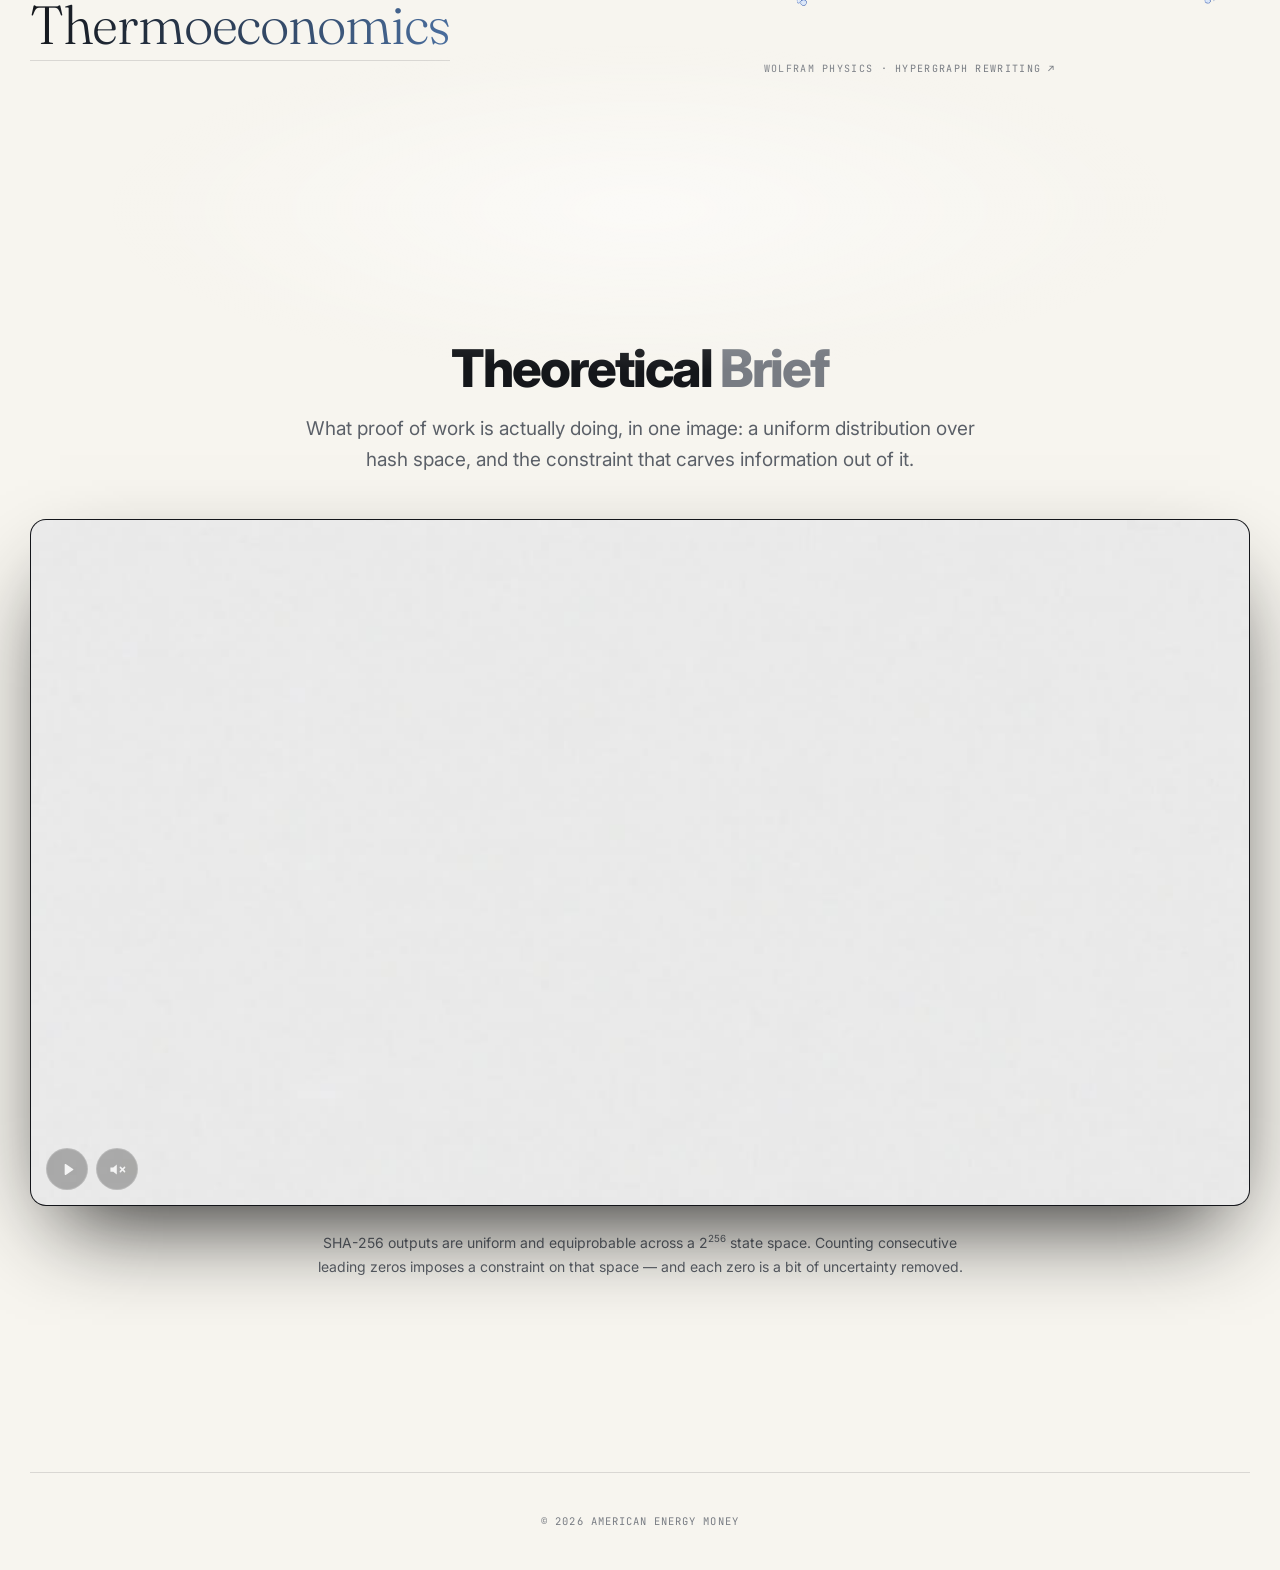
==== commit 57d6f763: "Update index.html" ====
--- a/index.html
+++ b/index.html
@@ -61,7 +61,7 @@
     <div class="hero-grid">
       <div class="rise in">
         <h1>American<span class="l2">Energy Money</span></h1>
-        <p class="hero-sub">A development team for the world's future reserve currency: Energy Money.</p>
+        <p class="hero-sub">A development project for the world's future reserve currency.</p>
       </div>
       <div class="hero-figure rise in">
         <a class="flagcard" href="https://www.whitehouse.gov/presidential-actions/2025/01/unleashing-american-energy/" target="_blank" rel="noopener">
@@ -77,7 +77,7 @@
   <section class="band seq" id="scientific">
     <div class="eyebrow rise">The mechanism</div>
     <h2 class="h2 rise center" style="margin-bottom:16px"><span class="mut">Scientific</span> Money</h2>
-    <p class="lead-p rise center" style="margin-bottom:64px">Three independent lines of work &mdash; the physics of computation, the economics of proof of work, and the mathematics of inference &mdash; converge on the same conclusion.</p>
+    <p class="lead-p rise center" style="margin-bottom:64px">Three independent lines of work &mdash; the physics of computation, the economics of proof of work, and the mathematics of inference &mdash; converge on the same conclusion. Thermoeconomics is the science of energy money.</p>
 
     <div class="eqrow">
       <p class="eq rise d1">
